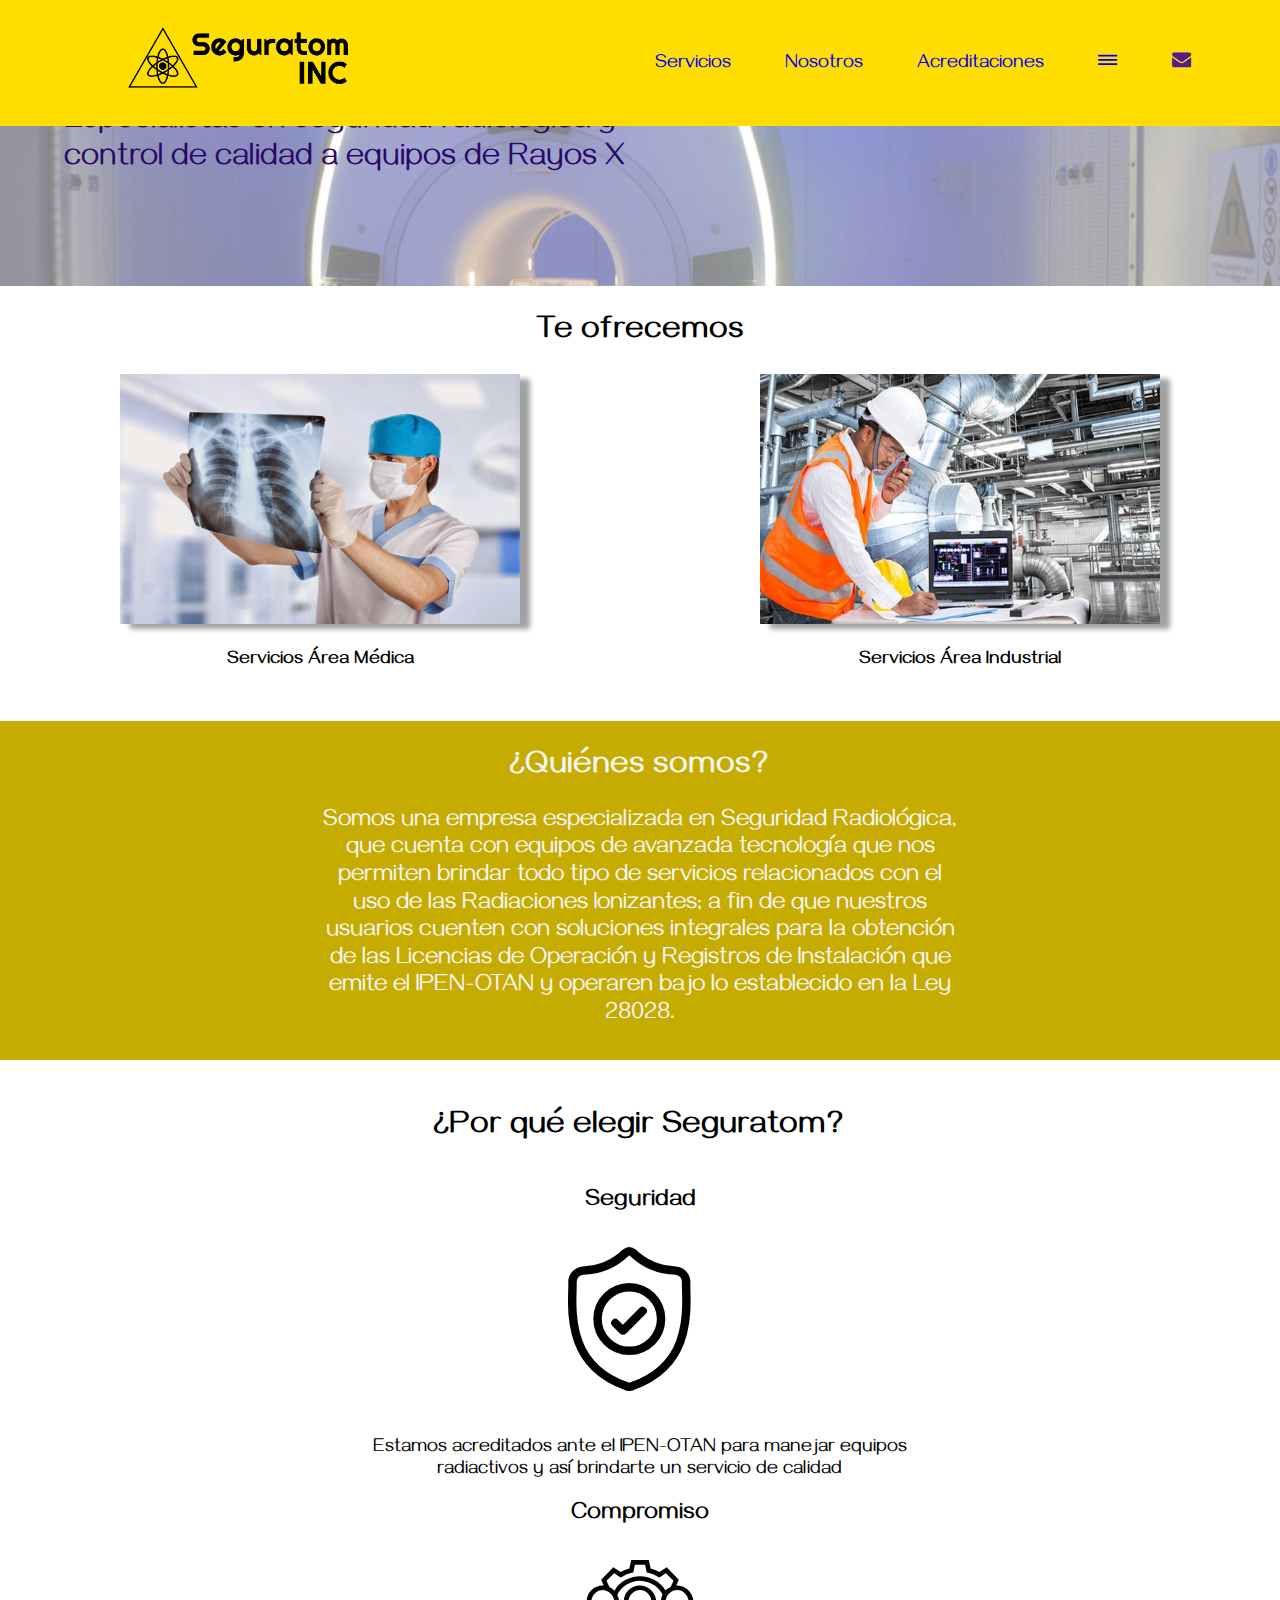
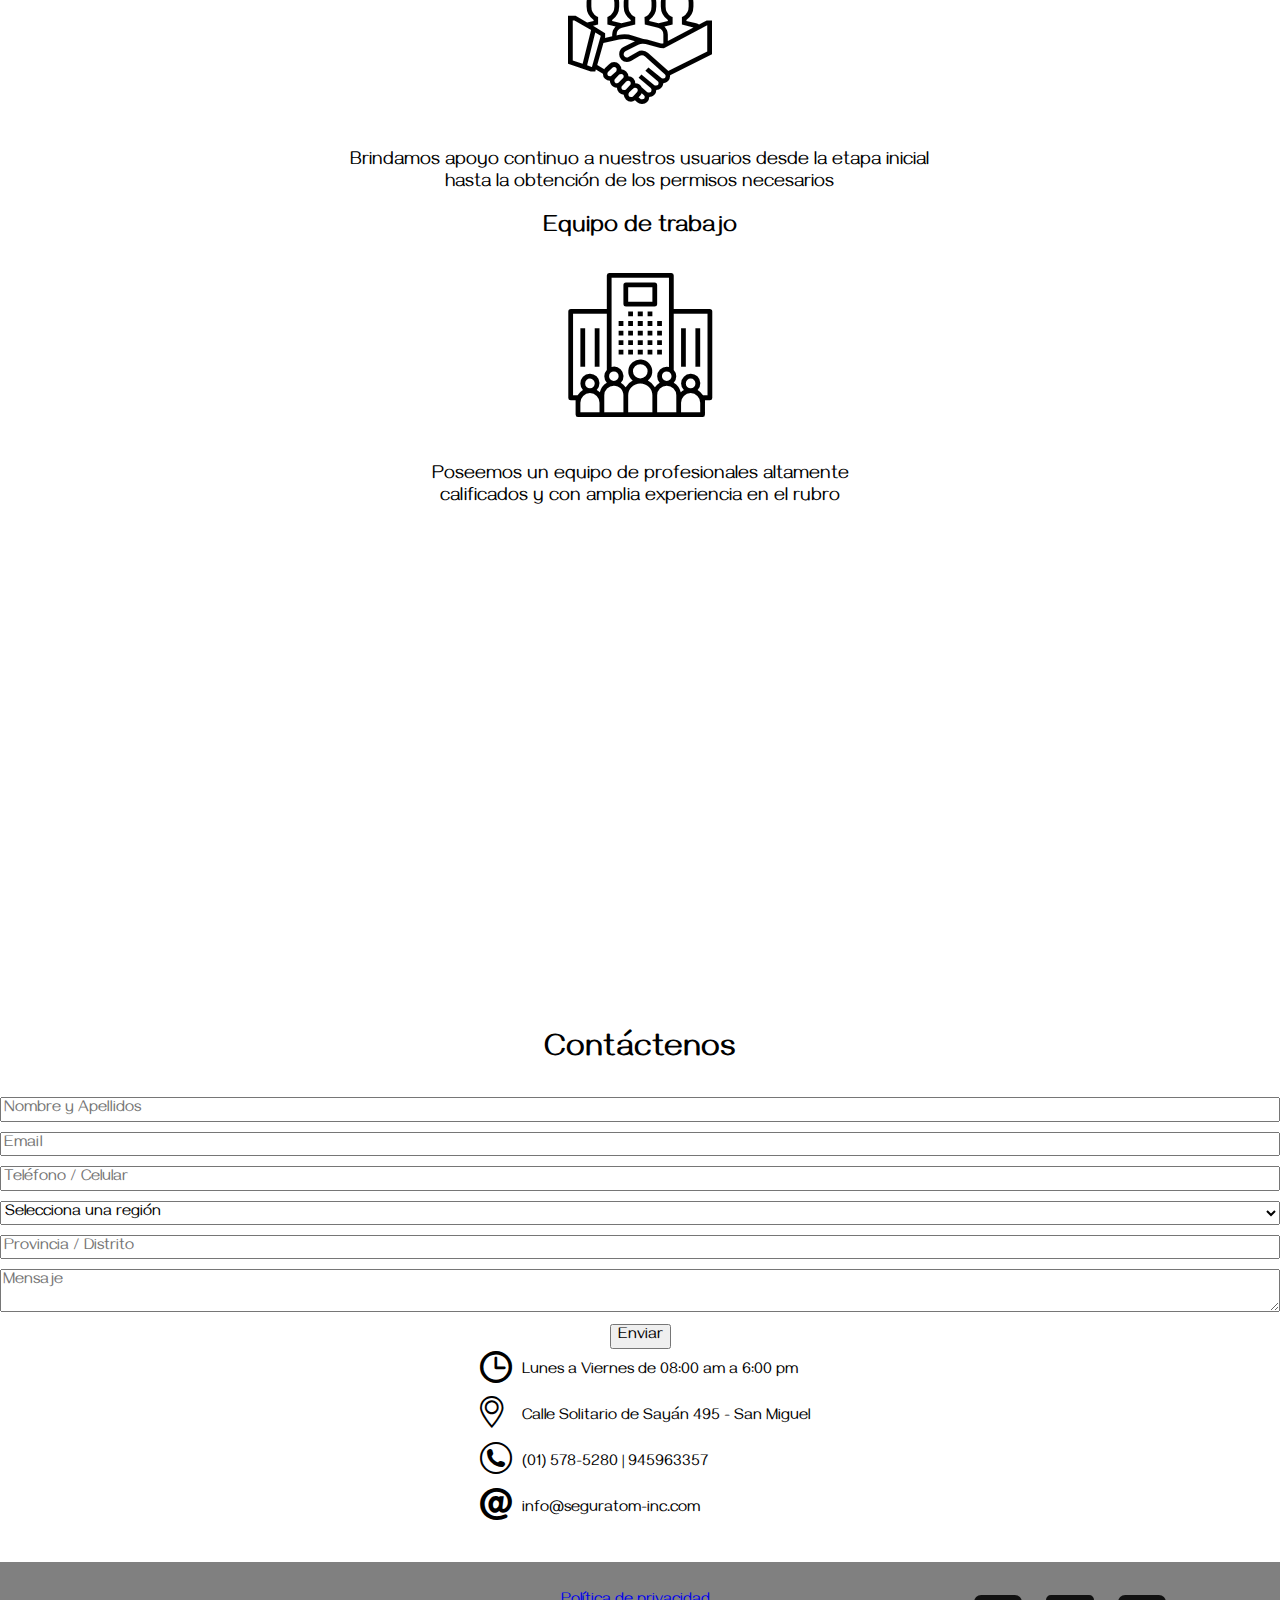
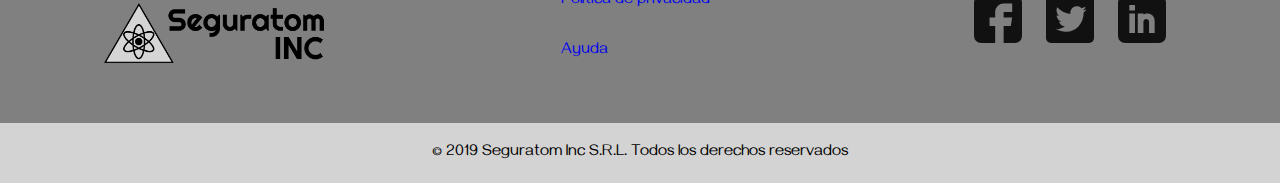
==== index.html @ b9119962 ":cat: primer commit" ====
<!DOCTYPE html>
<html lang="es">
  <head>
    <meta charset="UTF-8" />
    <meta name="viewport" content="width=device-width, initial-scale=1.0" />
    <link rel="stylesheet" href="font/flaticon.css" />
    <link rel="icon" href="img/iconoBoni.png" />
    <link rel="stylesheet" href="css/normalize.css" />
    <link
      href="https://fonts.googleapis.com/css?family=Gayathri:400,700&display=swap"
      rel="stylesheet"
    />
    <link rel="stylesheet" href="css/style.css" />
    <title>Seguratom</title>
  </head>
  <body>
    <!-- Header Nav -->
    <header>
      <div class="container">
        <a href="index.html" class="brand">
          <img src="img/ahorasi.png" />
        </a>
        <nav class="menu">
          <div class="drawer">
            <a href="servicios.html">Servicios</a>
            <a href="nosotros.html">Nosotros</a>
            <a href="acreditaciones.html">Acreditaciones</a>
          </div>
          <a href="#" class="hamb">
            <i class="flaticon-menu-button-of-three-lines" aria-hidden="true"></i>
          </a>
          <a href="" id="contacto">
            <i class="flaticon-envelope"></i>
          </a>
        </nav>
      </div>
    </header>

    <main>
      <!-- Especialistas en seguridad... -->
      <section class="subheader">
        <img src="img/img1.jpg" alt="medical xray machine" />
        <div class="slogan">
          Especialistas en seguridad radiológica y control de calidad a equipos
          de Rayos X
        </div>
      </section>

      <!-- Te ofrecemos... -->
      <section class="ofertas">
        <div class="container">
          <h1>Te ofrecemos</h1>
          <div class="fila">
            <div class="areaMedica">
              <a href="serviciosAreaMedica.html">
                <img src="img/img2.jpg" alt="" />
              </a>
              <h3>Servicios Área Médica</h3>
            </div>
            <div class="areaIndustrial">
              <a href="serviciosAreaIndustrial.html">
                <img src="img/img3.jpg" alt="" />
              </a>
              <h3>Servicios Área Industrial</h3>
            </div>
          </div>
        </div>
      </section>

      <!-- ¿Quiénes somos? -->
      <section class="quienesSomos">
        <h1>¿Quiénes somos?</h1>
        <p>
          Somos una empresa especializada en Seguridad Radiológica, que cuenta
          con equipos de avanzada tecnología que nos permiten brindar todo tipo
          de servicios relacionados con el uso de las Radiaciones Ionizantes; a
          fin de que nuestros usuarios cuenten con soluciones integrales para la
          obtención de las Licencias de Operación y Registros de Instalación que
          emite el IPEN-OTAN y operaren bajo lo establecido en la Ley 28028.
        </p>
      </section>

      <!-- ¿Por qué elegir Seguratom? -->
      <section class="razones">
        <div class="container">
          <h1>¿Por qué elegir Seguratom?</h1>
          <div class="fila">
            <div class="columna">
              <h2>Seguridad</h2>
              <i class="flaticon-shield"></i>
              <p>
                Estamos acreditados ante el IPEN-OTAN para manejar equipos
                radiactivos y así brindarte un servicio de calidad
              </p>
            </div>
            <div class="columna">
              <h2>Compromiso</h2>
              <i class="flaticon-team"></i>
              <p>
                Brindamos apoyo continuo a nuestros usuarios desde la etapa
                inicial hasta la obtención de los permisos necesarios
              </p>
            </div>
            <div class="columna">
              <h2>Equipo de trabajo</h2>
              <i class="flaticon-work"></i>
              <p>
                Poseemos un equipo de profesionales altamente calificados y con
                amplia experiencia en el rubro
              </p>
            </div>
          </div>
        </div>
      </section>

      <!-- Mapa -->

      <section class="mapa">
        <div class="mapouter">
          <div class="gmap_canvas">
            <iframe
              src="https://www.google.com/maps/embed?pb=!1m18!1m12!1m3!1d3901.509849867932!2d-77.10241208403727!3d-12.077208345758534!2m3!1f0!2f0!3f0!3m2!1i1024!2i768!4f13.1!3m3!1m2!1s0x9105c962d18bc5ad%3A0x8f7edbeb3db63a2c!2sSolitario%20Del%20Sayan%20495%2C%20Cercado%20de%20Lima%2015087!5e0!3m2!1sen!2spe!4v1567385811256!5m2!1sen!2spe"
              width="600"
              height="450"
              frameborder="0"
              style="border:0;"
              allowfullscreen=""
            ></iframe>
          </div>
        </div>
      </section>

      <!-- Contáctenos -->
      <section class="contacto">
        <div class="container">
          <h1>Contáctenos</h1>
          <div class="fila">
            <div class="columna">
              <form>
                <input
                  class="form-item"
                  type="text"
                  placeholder="Nombre y Apellidos"
                  required
                />
                <input
                  class="form-item"
                  type="text"
                  placeholder="Email"
                  required
                />
                <input
                  class="form-item"
                  type="text"
                  placeholder="Teléfono / Celular"
                  required
                />
                <select class="form-item">
                  <option value="" disabled selected
                    >Selecciona una región</option
                  >
                  <option value="amazonas">Amazonas</option>
                  <option value="ancash">Ancash</option>
                  <option value="apurimac">Apurímac</option>
                  <option value="arequipa">Arequipa</option>
                  <option value="ayacucho">Ayacucho</option>
                  <option value="cajamarca">Cajamarca</option>
                  <option value="callao">Callao</option>
                  <option value="cusco">Cusco</option>
                  <option value="huancavelica">Huancavelica</option>
                  <option value="huanuco">Huánuco</option>
                  <option value="ica">Ica</option>
                  <option value="junin">Junín</option>
                  <option value="laLibertad">La Libertad</option>
                  <option value="lambayeque">Lambayeque</option>
                  <option value="lima">Lima</option>
                  <option value="loreto">Loreto</option>
                  <option value="madreDeDios">Madre de Dios</option>
                  <option value="moquegua">Moquegua</option>
                  <option value="cerroDePasco">Cerro de Pasco</option>
                  <option value="piura">Piura</option>
                  <option value="puno">Puno</option>
                  <option value="sanMartin">San Martín</option>
                  <option value="tacna">Tacna</option>
                  <option value="tumbes">Tumbes</option>
                  <option value="ucayali">Ucayali</option>
                </select>
                <input
                  class="form-item"
                  type="text"
                  placeholder="Provincia / Distrito"
                />
                <textarea
                  class="form-item"
                  placeholder="Mensaje"
                  required
                ></textarea>
                <input type="submit" value="Enviar" />
              </form>
            </div>
            <div class="columna">
              <div class="item">
                <i class="flaticon-clock-circular-outline"></i
                ><span class="descripcion-item"
                  >Lunes a Viernes de 08:00 am a 6:00 pm</span
                >
              </div>
              <div class="item">
                <i class="flaticon-placeholder"></i
                ><span class="descripcion-item"
                  >Calle Solitario de Sayán 495 - San Miguel</span
                >
              </div>
              <div class="item">
                <i class="flaticon-auricular-phone-symbol-in-a-circle"></i
                ><span class="descripcion-item">(01) 578-5280 | 945963357</span>
              </div>
              <div class="item">
                <i class="flaticon-at"></i
                ><span class="descripcion-item">info@seguratom-inc.com</span>
              </div>
            </div>
          </div>
        </div>
      </section>
    </main>

      
    <footer>
      <!-- Footer1 -->
      <section class="footer1">
        <div class="fila">
          <div class="columna columna1">
            <img src="img/ahorasi.png" />
          </div>
          <div class="columna columna2">
            <a href="#">Política de privacidad</a>
            <a href="#">Ayuda</a>
          </div>
          <div class="columna columna3">
            <a href="#">
              <i class="flaticon-facebook"></i>
            </a>
            <a href="#">
              <i class="flaticon-twitter-logo-on-black-background"></i>
            </a>
            <a href="#">
              <i class="flaticon-linkedin"></i>
            </a>
          </div>
        </div>
      </section>

      <!-- Footer2 -->
      <section class="footer2">
        <p>© 2019 Seguratom Inc S.R.L. Todos los derechos reservados</p>
      </section>
    </footer>
  </body>
</html>
---- font/flaticon.css ----
/*
  	Flaticon icon font: Flaticon
  	Creation date: 02/09/2019 01:56
  	*/

@font-face {
  font-family: "Flaticon";
  src: url("./Flaticon.eot");
  src: url("./Flaticon.eot?#iefix") format("embedded-opentype"),
       url("./Flaticon.woff2") format("woff2"),
       url("./Flaticon.woff") format("woff"),
       url("./Flaticon.ttf") format("truetype"),
       url("./Flaticon.svg#Flaticon") format("svg");
  font-weight: normal;
  font-style: normal;
}

@media screen and (-webkit-min-device-pixel-ratio:0) {
  @font-face {
    font-family: "Flaticon";
    src: url("./Flaticon.svg#Flaticon") format("svg");
  }
}

[class^="flaticon-"]:before, [class*=" flaticon-"]:before,
[class^="flaticon-"]:after, [class*=" flaticon-"]:after {   
  font-family: Flaticon;
        font-size: 1em;
font-style: normal;
}

.flaticon-advisor:before { content: "\f100"; }
.flaticon-test:before { content: "\f101"; }
.flaticon-checked:before { content: "\f102"; }
.flaticon-mail:before { content: "\f103"; }
.flaticon-shield:before { content: "\f104"; }
.flaticon-team:before { content: "\f105"; }
.flaticon-work:before { content: "\f106"; }
.flaticon-customer:before { content: "\f107"; }
.flaticon-customer-service:before { content: "\f108"; }
.flaticon-hourglass:before { content: "\f109"; }
.flaticon-team-1:before { content: "\f10a"; }
.flaticon-envelope:before { content: "\f10b"; }
.flaticon-clock-circular-outline:before { content: "\f10c"; }
.flaticon-placeholder:before { content: "\f10d"; }
.flaticon-auricular-phone-symbol-in-a-circle:before { content: "\f10e"; }
.flaticon-at:before { content: "\f10f"; }
.flaticon-menu-button-of-three-lines:before { content: "\f110"; }
.flaticon-facebook:before { content: "\f111"; }
.flaticon-linkedin:before { content: "\f112"; }
.flaticon-twitter-logo-on-black-background:before { content: "\f113"; }
---- css/style.css ----
* {
  box-sizing: border-box;
}

body {
  font-family: "Gayathri", sans-serif;
}

section {
  margin: 0;
  padding-top: 30px;
  padding-bottom: 30px;
}

/*Header Nav*/

header {
  background-color: #ffde00;
  padding-top: 1rem;
  padding-bottom: 1rem;
  position: fixed;
  top: 0%;
  left: 0%;
  width: 100%;
  z-index: 2;
}

header .container {
  display: flex;
  flex-wrap: wrap;
  align-items: center;
}

header .brand {
  margin-left: 10%;
  display: flex;
  flex-wrap: wrap;
  align-items: center;
}

header .brand img {
  width: 250px;
  height: auto;
}

header .drawer {
  display: inline-block;
}

header .menu {
  margin-left: auto;
  margin-right: 5%;
}

header .menu a {
  text-decoration: none;
  margin: 0 25px;
  font-size: 1.2rem;
}

/*Especialistas en seguridad...*/

.subheader {
  position: relative;
  padding-bottom: 20%;
  height: 0;
  overflow: hidden;
}

.subheader img {
  width: 100%;
  opacity: 0.5;
  margin: 0;
}

.subheader .slogan {
  position: absolute;
  left: 10%;
  top: 50%;
  transform: translate(-10%, -50%);
  font-size: 2rem;
  display: flex;
  flex-wrap: wrap;
  width: 50%;
  color: #29086A;
}

/*Te ofrecemos*/

.ofertas h1 {
  text-align: center;
  margin-top: 0px;
}

.ofertas h3 {
  text-align: center;
}

.ofertas .fila {
  display: flex;
  flex-wrap: wrap;
  justify-content: space-around;
}

.ofertas img {
  width: 400px;
  height: 250px;
  box-shadow: 10px 5px 5px 0px rgba(0, 0, 0, 0.37);
  transition: all 0.2s ease-in-out;
}

.ofertas img:hover {
  transform: scale(1.1);
}

/*Quienes somos*/

.quienesSomos {
  text-align: center;
  background-color: #c6ac00;
  color: whitesmoke;
}

.quienesSomos h1 {
  margin-top: 0px;
}

.quienesSomos p {
  display: flex;
  flex-wrap: wrap;
  margin: 0 auto;
  width: 50%;
  font-size: 1.5rem;
}

/*¿Por qué elegir Seguratom?*/

.razones {
  text-align: center;
}

.razones .fila {
  display: flex;
  flex-wrap: wrap;
  justify-content: space-around;
}

.razones i {
  font-size: 9rem;
}

.razones .columna p {
  width: 60%;
  margin: auto;
  font-size: 1.2rem;
}

/*Mapa*/

.gmap_canvas {
  position: relative;
  padding-bottom: 30%;
  height: 0;
  overflow: hidden;
}

.gmap_canvas iframe {
  position: absolute;
  top: 0;
  left: 0;
  width: 100%;
  height: 100%;
}

/* Contáctenos */

.contacto {
  text-align: center;
}

.contacto .fila {
  display: flex;
  flex-wrap: wrap;
  justify-content: space-around;
}

.contacto .form-item {
  width: 100%;
  margin: 5px 0;
}

.contacto .columna .item {
  display: flex;
  flex-wrap: wrap;
  justify-content: left;
  align-items: center;
  width: 100%;
}

.contacto i {
  font-size: 2rem;
  margin: 0 10px;
}

/* Footer1 */

.footer1 {
  background-color: gray;
}

.footer1 .fila {
  display: flex;
  flex-wrap: wrap;
  justify-content: space-around;
}

.footer1 img {
  width: 250px;
  height: auto;
  filter: grayscale(1);
}

.footer1 .columna a {
  text-decoration: none;
}

.footer1 .columna2{
  display: flex;
  flex-wrap: wrap;
}

.footer1 .columna2 a{
  width: 100%;
}

.footer1 .columna3 a{
  filter: grayscale(1);
}

.footer1 .columna3 i {
  font-size: 3rem;
  margin: 0 10px;
}

/* Footer2 */

.footer2 {
  text-align: center;
  background-color: lightgray;
  padding: 5px 0;
}
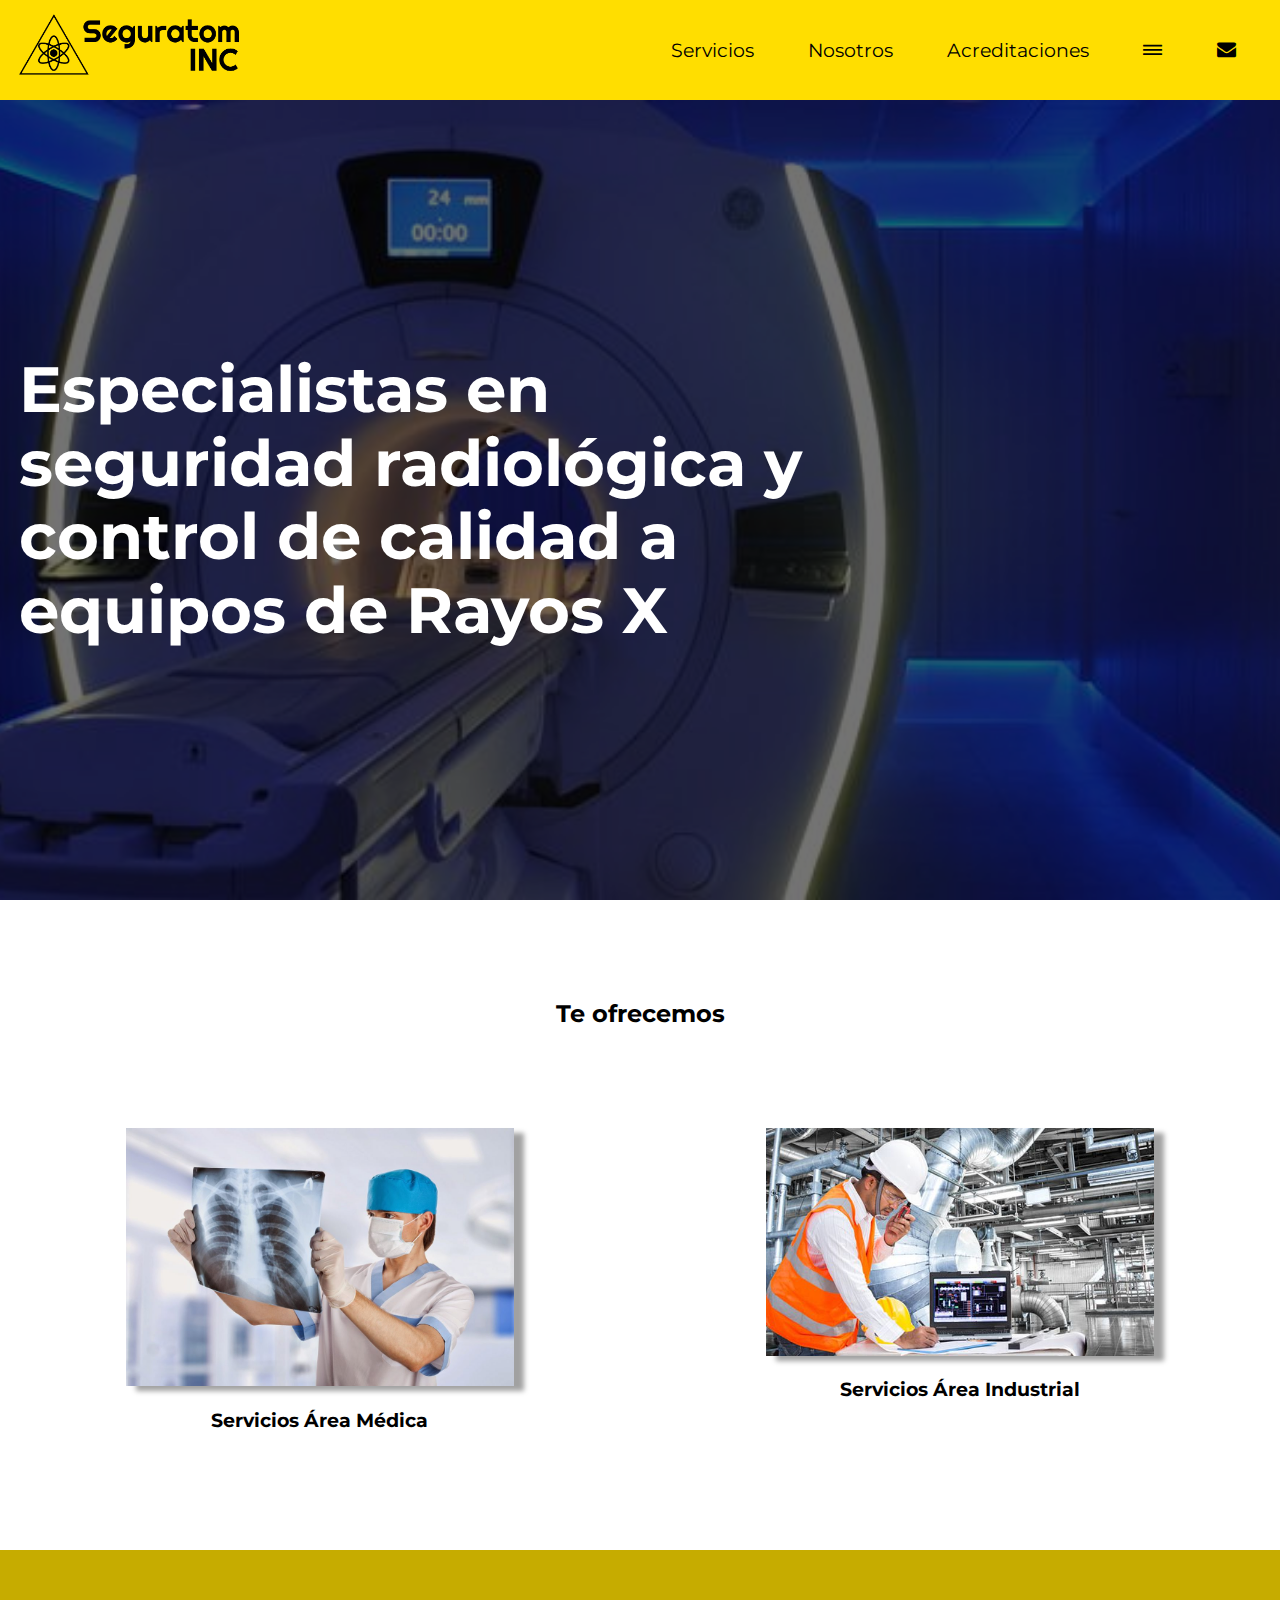
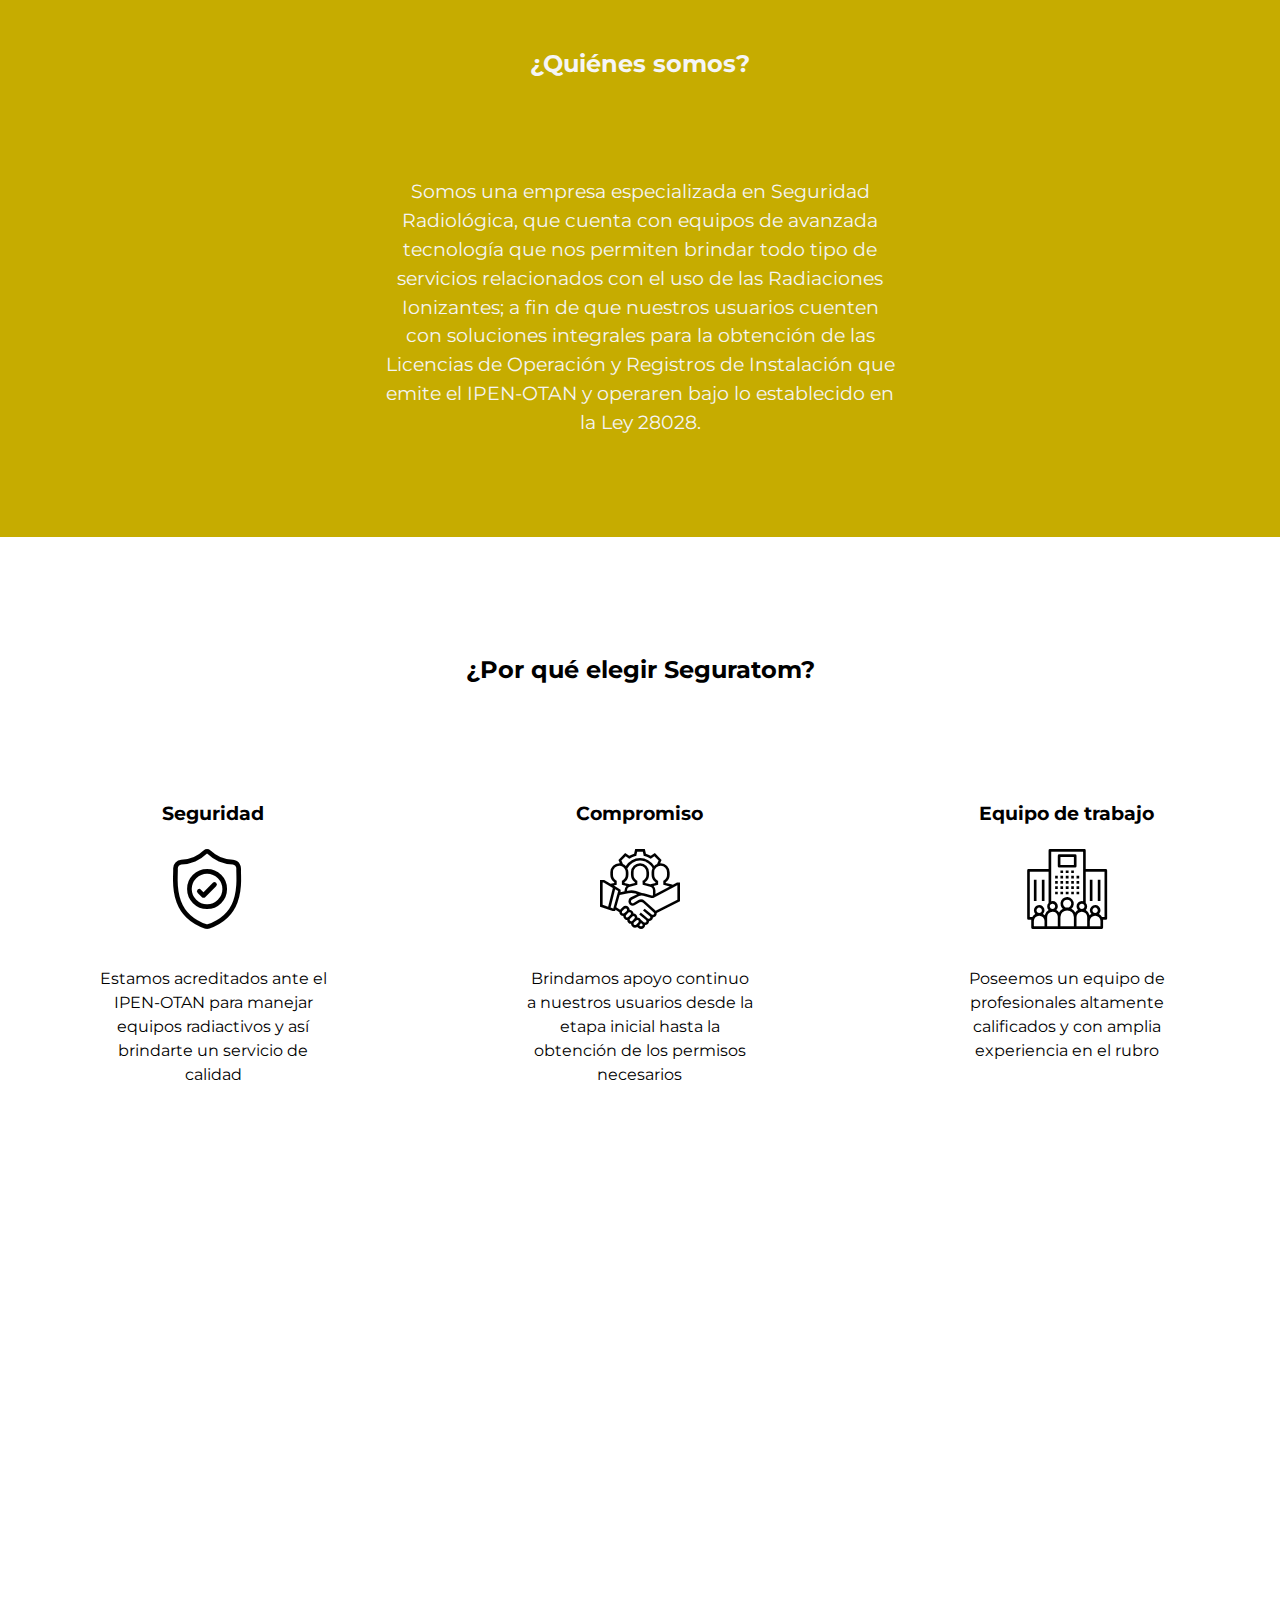
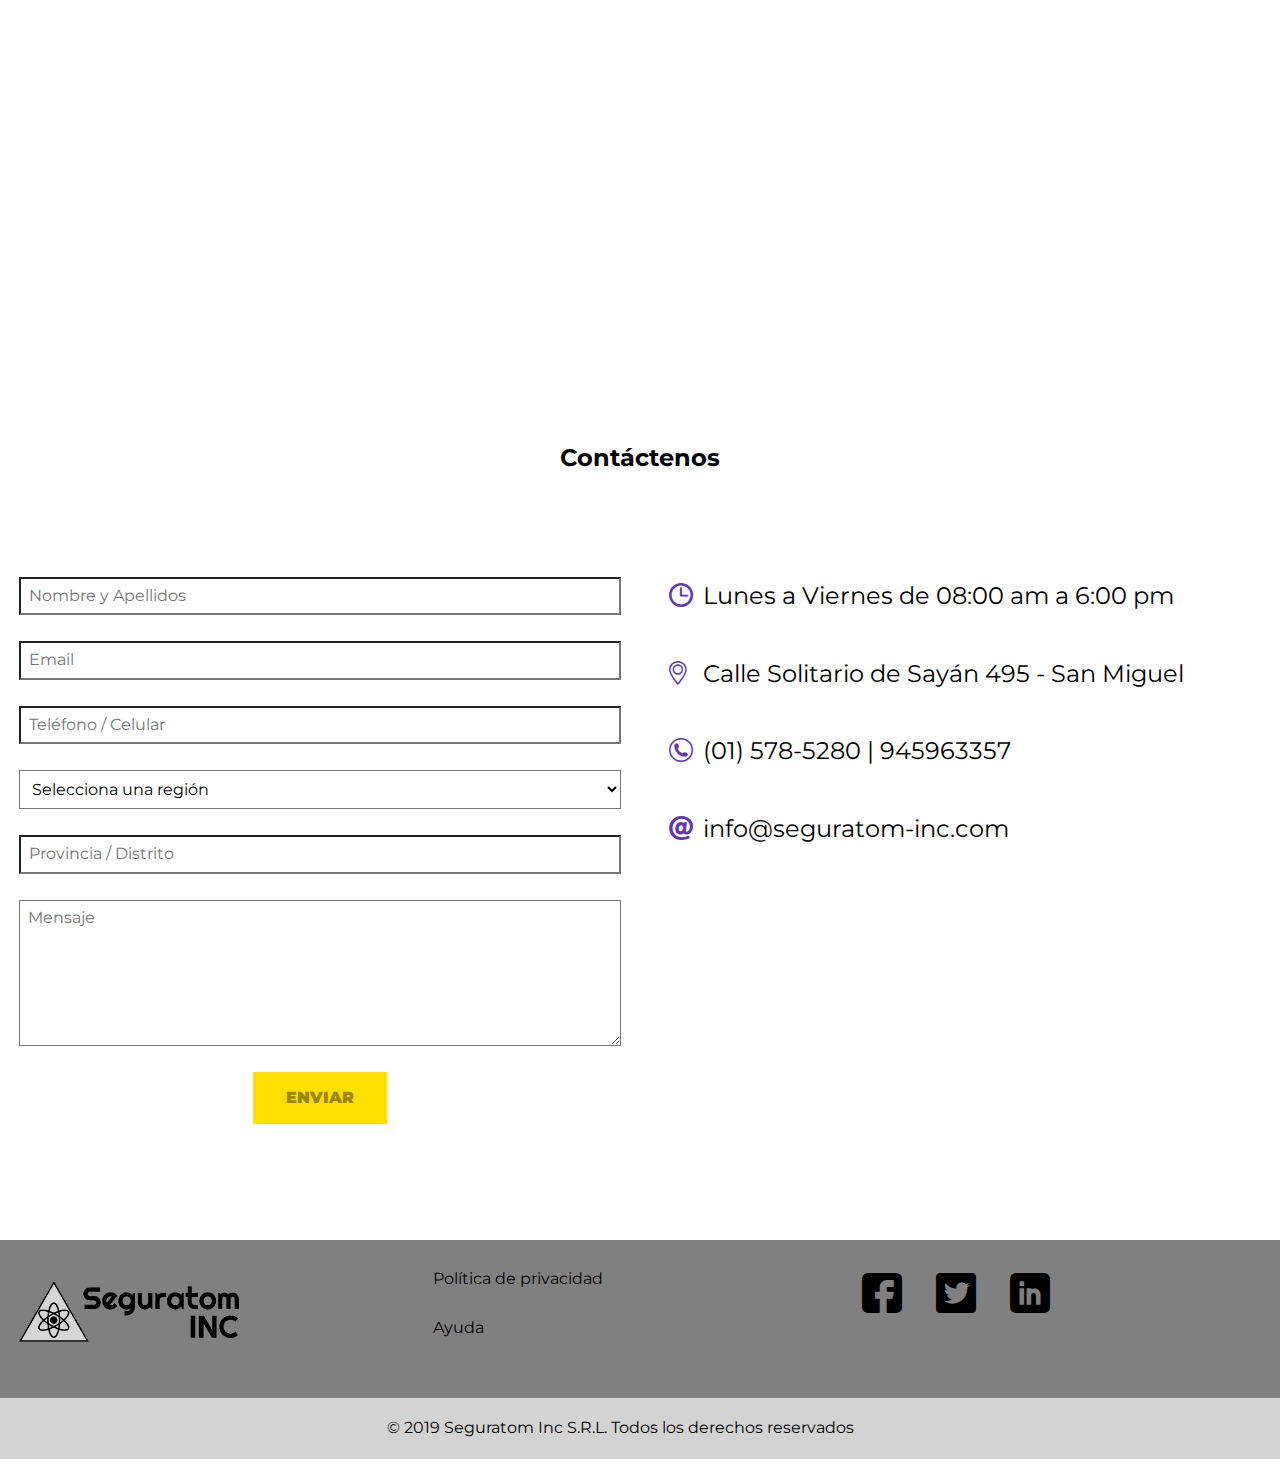
==== commit c54ae708: "alineacion de posiciones home" ====
--- a/index.html
+++ b/index.html
@@ -7,9 +7,10 @@
     <link rel="icon" href="img/iconoBoni.png" />
     <link rel="stylesheet" href="css/normalize.css" />
     <link
-      href="https://fonts.googleapis.com/css?family=Gayathri:400,700&display=swap"
+      href="https://fonts.googleapis.com/css?family=Montserrat:400,700,900&display=swap"
       rel="stylesheet"
     />
+
     <link rel="stylesheet" href="css/style.css" />
     <title>Seguratom</title>
   </head>
@@ -17,22 +18,31 @@
     <!-- Header Nav -->
     <header>
       <div class="container">
-        <a href="index.html" class="brand">
-          <img src="img/ahorasi.png" />
-        </a>
-        <nav class="menu">
-          <div class="drawer">
-            <a href="servicios.html">Servicios</a>
-            <a href="nosotros.html">Nosotros</a>
-            <a href="acreditaciones.html">Acreditaciones</a>
-          </div>
-          <a href="#" class="hamb">
-            <i class="flaticon-menu-button-of-three-lines" aria-hidden="true"></i>
-          </a>
-          <a href="" id="contacto">
-            <i class="flaticon-envelope"></i>
-          </a>
-        </nav>
+        <div class="fila fila-header">
+          <div class="columna">
+            <a href="index.html" class="brand">
+              <img src="img/ahorasi.png" />
+            </a>
+          </div>
+          <div class="columna">
+            <nav class="menu">
+              <div class="drawer">
+                <a href="servicios.html">Servicios</a>
+                <a href="nosotros.html">Nosotros</a>
+                <a href="acreditaciones.html">Acreditaciones</a>
+              </div>
+              <a href="#" class="hamb">
+                <i
+                  class="flaticon-menu-button-of-three-lines"
+                  aria-hidden="true"
+                ></i>
+              </a>
+              <a href="" id="contacto">
+                <i class="flaticon-envelope"></i>
+              </a>
+            </nav>
+          </div>
+        </div>
       </div>
     </header>
 
@@ -40,24 +50,30 @@
       <!-- Especialistas en seguridad... -->
       <section class="subheader">
         <img src="img/img1.jpg" alt="medical xray machine" />
-        <div class="slogan">
-          Especialistas en seguridad radiológica y control de calidad a equipos
-          de Rayos X
+        <div class="container slogan">
+          <div class="fila">
+            <div class="columna columna-66">
+              <h1>
+                Especialistas en seguridad radiológica y control de calidad a
+                equipos de Rayos X
+              </h1>
+            </div>
+          </div>
         </div>
       </section>
 
       <!-- Te ofrecemos... -->
-      <section class="ofertas">
+      <section class="servicios">
         <div class="container">
-          <h1>Te ofrecemos</h1>
-          <div class="fila">
-            <div class="areaMedica">
+          <h2>Te ofrecemos</h2>
+          <div class="fila fila-servicios">
+            <div class="columna columna-33">
               <a href="serviciosAreaMedica.html">
                 <img src="img/img2.jpg" alt="" />
               </a>
               <h3>Servicios Área Médica</h3>
             </div>
-            <div class="areaIndustrial">
+            <div class="columna columna-33">
               <a href="serviciosAreaIndustrial.html">
                 <img src="img/img3.jpg" alt="" />
               </a>
@@ -68,41 +84,48 @@
       </section>
 
       <!-- ¿Quiénes somos? -->
-      <section class="quienesSomos">
-        <h1>¿Quiénes somos?</h1>
-        <p>
-          Somos una empresa especializada en Seguridad Radiológica, que cuenta
-          con equipos de avanzada tecnología que nos permiten brindar todo tipo
-          de servicios relacionados con el uso de las Radiaciones Ionizantes; a
-          fin de que nuestros usuarios cuenten con soluciones integrales para la
-          obtención de las Licencias de Operación y Registros de Instalación que
-          emite el IPEN-OTAN y operaren bajo lo establecido en la Ley 28028.
-        </p>
+      <section class="quienessomos">
+        <div class="container">
+          <h2>¿Quiénes somos?</h2>
+          <div class="fila fila-quienes">
+            <div class="columna columna-50">
+              <p>
+                Somos una empresa especializada en Seguridad Radiológica, que
+                cuenta con equipos de avanzada tecnología que nos permiten
+                brindar todo tipo de servicios relacionados con el uso de las
+                Radiaciones Ionizantes; a fin de que nuestros usuarios cuenten
+                con soluciones integrales para la obtención de las Licencias de
+                Operación y Registros de Instalación que emite el IPEN-OTAN y
+                operaren bajo lo establecido en la Ley 28028.
+              </p>
+            </div>
+          </div>
+        </div>
       </section>
 
       <!-- ¿Por qué elegir Seguratom? -->
       <section class="razones">
         <div class="container">
-          <h1>¿Por qué elegir Seguratom?</h1>
+          <h2>¿Por qué elegir Seguratom?</h2>
           <div class="fila">
-            <div class="columna">
-              <h2>Seguridad</h2>
+            <div class="columna columna-33">
+              <h3>Seguridad</h3>
               <i class="flaticon-shield"></i>
               <p>
                 Estamos acreditados ante el IPEN-OTAN para manejar equipos
                 radiactivos y así brindarte un servicio de calidad
               </p>
             </div>
-            <div class="columna">
-              <h2>Compromiso</h2>
+            <div class="columna columna-33">
+              <h3>Compromiso</h3>
               <i class="flaticon-team"></i>
               <p>
                 Brindamos apoyo continuo a nuestros usuarios desde la etapa
                 inicial hasta la obtención de los permisos necesarios
               </p>
             </div>
-            <div class="columna">
-              <h2>Equipo de trabajo</h2>
+            <div class="columna columna-33">
+              <h3>Equipo de trabajo</h3>
               <i class="flaticon-work"></i>
               <p>
                 Poseemos un equipo de profesionales altamente calificados y con
@@ -130,81 +153,111 @@
         </div>
       </section>
 
-      <!-- Contáctenos -->
+      <!-- CONTÁCTENOS -->
+      <!-- Contáctenos Formulario -->
       <section class="contacto">
         <div class="container">
-          <h1>Contáctenos</h1>
+          <h2>Contáctenos</h2>
           <div class="fila">
-            <div class="columna">
+            <div class="columna columna-50">
               <form>
-                <input
-                  class="form-item"
-                  type="text"
-                  placeholder="Nombre y Apellidos"
-                  required
-                />
-                <input
-                  class="form-item"
-                  type="text"
-                  placeholder="Email"
-                  required
-                />
-                <input
-                  class="form-item"
-                  type="text"
-                  placeholder="Teléfono / Celular"
-                  required
-                />
-                <select class="form-item">
-                  <option value="" disabled selected
-                    >Selecciona una región</option
-                  >
-                  <option value="amazonas">Amazonas</option>
-                  <option value="ancash">Ancash</option>
-                  <option value="apurimac">Apurímac</option>
-                  <option value="arequipa">Arequipa</option>
-                  <option value="ayacucho">Ayacucho</option>
-                  <option value="cajamarca">Cajamarca</option>
-                  <option value="callao">Callao</option>
-                  <option value="cusco">Cusco</option>
-                  <option value="huancavelica">Huancavelica</option>
-                  <option value="huanuco">Huánuco</option>
-                  <option value="ica">Ica</option>
-                  <option value="junin">Junín</option>
-                  <option value="laLibertad">La Libertad</option>
-                  <option value="lambayeque">Lambayeque</option>
-                  <option value="lima">Lima</option>
-                  <option value="loreto">Loreto</option>
-                  <option value="madreDeDios">Madre de Dios</option>
-                  <option value="moquegua">Moquegua</option>
-                  <option value="cerroDePasco">Cerro de Pasco</option>
-                  <option value="piura">Piura</option>
-                  <option value="puno">Puno</option>
-                  <option value="sanMartin">San Martín</option>
-                  <option value="tacna">Tacna</option>
-                  <option value="tumbes">Tumbes</option>
-                  <option value="ucayali">Ucayali</option>
-                </select>
-                <input
-                  class="form-item"
-                  type="text"
-                  placeholder="Provincia / Distrito"
-                />
-                <textarea
-                  class="form-item"
-                  placeholder="Mensaje"
-                  required
-                ></textarea>
-                <input type="submit" value="Enviar" />
+                <div class="form-group">
+                  <input
+                    type="text"
+                    name="nombre"
+                    placeholder="Nombre y Apellidos"
+                    class="form-item"
+                    required
+                  />
+                </div>
+
+                <div class="form-group">
+                  <input
+                    type="text"
+                    name="email"
+                    placeholder="Email"
+                    class="form-item"
+                    required
+                  />
+                </div>
+
+                <div class="form-group">
+                  <input
+                    type="text"
+                    name="telefono"
+                    placeholder="Teléfono / Celular"
+                    class="form-item"
+                    required
+                  />
+                </div>
+
+                <div class="form-group">
+                  <select class="form-item">
+                    <option value="" disabled selected
+                      >Selecciona una región</option
+                    >
+                    <option value="amazonas">Amazonas</option>
+                    <option value="ancash">Ancash</option>
+                    <option value="apurimac">Apurímac</option>
+                    <option value="arequipa">Arequipa</option>
+                    <option value="ayacucho">Ayacucho</option>
+                    <option value="cajamarca">Cajamarca</option>
+                    <option value="callao">Callao</option>
+                    <option value="cusco">Cusco</option>
+                    <option value="huancavelica">Huancavelica</option>
+                    <option value="huanuco">Huánuco</option>
+                    <option value="ica">Ica</option>
+                    <option value="junin">Junín</option>
+                    <option value="laLibertad">La Libertad</option>
+                    <option value="lambayeque">Lambayeque</option>
+                    <option value="lima">Lima</option>
+                    <option value="loreto">Loreto</option>
+                    <option value="madreDeDios">Madre de Dios</option>
+                    <option value="moquegua">Moquegua</option>
+                    <option value="cerroDePasco">Cerro de Pasco</option>
+                    <option value="piura">Piura</option>
+                    <option value="puno">Puno</option>
+                    <option value="sanMartin">San Martín</option>
+                    <option value="tacna">Tacna</option>
+                    <option value="tumbes">Tumbes</option>
+                    <option value="ucayali">Ucayali</option>
+                  </select>
+                </div>
+
+                <div class="form-group">
+                  <input
+                    type="text"
+                    name="provincia"
+                    placeholder="Provincia / Distrito"
+                    class="form-item"
+                  />
+                </div>
+
+                <div class="form-group">
+                  <textarea
+                    placeholder="Mensaje"
+                    class="form-item"
+                    rows="7"
+                    required
+                  ></textarea>
+                </div>
+
+                <div class="form-group final">
+                  <input type="submit" value="ENVIAR" name="">
+                </div>
               </form>
             </div>
-            <div class="columna">
+
+            <!-- Contáctenos Datos -->
+
+            <div class="columna columna-50 columna-items">
               <div class="item">
                 <i class="flaticon-clock-circular-outline"></i
                 ><span class="descripcion-item"
                   >Lunes a Viernes de 08:00 am a 6:00 pm</span
                 >
               </div>
+
               <div class="item">
                 <i class="flaticon-placeholder"></i
                 ><span class="descripcion-item"
@@ -225,19 +278,18 @@
       </section>
     </main>
 
-      
     <footer>
       <!-- Footer1 -->
-      <section class="footer1">
-        <div class="fila">
-          <div class="columna columna1">
+      <section class="container footer1">
+        <div class="fila fila-footer1">
+          <div class="columna columna-33 columna-logo">
             <img src="img/ahorasi.png" />
           </div>
-          <div class="columna columna2">
+          <div class="columna columna-33 columna-links">
             <a href="#">Política de privacidad</a>
             <a href="#">Ayuda</a>
           </div>
-          <div class="columna columna3">
+          <div class="columna columna-33 columna-redes">
             <a href="#">
               <i class="flaticon-facebook"></i>
             </a>
@@ -252,8 +304,12 @@
       </section>
 
       <!-- Footer2 -->
-      <section class="footer2">
-        <p>© 2019 Seguratom Inc S.R.L. Todos los derechos reservados</p>
+      <section class="container footer2">
+        <div class="fila fila-footer2">
+          <div class="columna">
+            <p>© 2019 Seguratom Inc S.R.L. Todos los derechos reservados</p>
+          </div>
+        </div>
       </section>
     </footer>
   </body>
--- a/css/style.css
+++ b/css/style.css
@@ -3,21 +3,44 @@
 }
 
 body {
-  font-family: "Gayathri", sans-serif;
+  font-family: 'Montserrat', sans-serif;
 }
 
 section {
   margin: 0;
-  padding-top: 30px;
-  padding-bottom: 30px;
+  padding-top: 100px;
+  padding-bottom: 100px;
+}
+
+.container {
+  width: 100%;
+  margin: 0 auto;
+  padding-right: 1.2rem;
+  padding-left: 1.2rem;
+}     
+
+.fila {
+  display: flex;
+  flex-wrap: wrap;
+  margin-left: -1.2rem;
+  margin-right: -1.2rem;
+}
+
+.columna {
+  padding-right: 1.2rem;
+  padding-left: 1.2rem;
+}
+
+h2 {
+  margin-bottom: 100px;
 }
 
 /*Header Nav*/
 
 header {
   background-color: #ffde00;
-  padding-top: 1rem;
-  padding-bottom: 1rem;
+  padding-top: .2rem;
+  padding-bottom: .2rem;
   position: fixed;
   top: 0%;
   left: 0%;
@@ -25,14 +48,12 @@
   z-index: 2;
 }
 
-header .container {
-  display: flex;
-  flex-wrap: wrap;
+header .fila-header{
+  justify-content: space-between;
   align-items: center;
-}
+}     
 
 header .brand {
-  margin-left: 10%;
   display: flex;
   flex-wrap: wrap;
   align-items: center;
@@ -45,92 +66,110 @@
 
 header .drawer {
   display: inline-block;
-}
-
-header .menu {
-  margin-left: auto;
-  margin-right: 5%;
 }
 
 header .menu a {
   text-decoration: none;
   margin: 0 25px;
   font-size: 1.2rem;
+  color: black;
 }
 
 /*Especialistas en seguridad...*/
 
 .subheader {
   position: relative;
-  padding-bottom: 20%;
-  height: 0;
+  margin-top: 100px;
   overflow: hidden;
+  height: calc(100vh - 100px);
+  padding: 0;
+  background: black;
+}
+
+.subheader .columna-66{
+  width: 66%;
 }
 
 .subheader img {
   width: 100%;
-  opacity: 0.5;
+  opacity: 0.45;
   margin: 0;
-}
-
-.subheader .slogan {
+  height: 100%;
+  object-fit: cover;
+  object-position: center;
+}
+
+.subheader .container.slogan {
   position: absolute;
-  left: 10%;
+  left: 0;
+  right: 0;
   top: 50%;
-  transform: translate(-10%, -50%);
+  transform: translateY(-50%);
   font-size: 2rem;
   display: flex;
   flex-wrap: wrap;
-  width: 50%;
-  color: #29086A;
+}
+
+.subheader h1{
+  margin-top: 0;
+  margin-bottom: 0;
+  color:#FFF;
 }
 
 /*Te ofrecemos*/
 
-.ofertas h1 {
+.servicios h2 {
   text-align: center;
   margin-top: 0px;
 }
 
-.ofertas h3 {
-  text-align: center;
-}
-
-.ofertas .fila {
-  display: flex;
-  flex-wrap: wrap;
+.servicios h3 {
+  text-align: center;
+}
+
+.servicios .fila-servicios {
   justify-content: space-around;
 }
 
-.ofertas img {
-  width: 400px;
-  height: 250px;
+.servicios .columna-33 {
+  width: 33.33%;
+}
+
+.servicios img {
+  width: 100%;
+  height: auto;
   box-shadow: 10px 5px 5px 0px rgba(0, 0, 0, 0.37);
   transition: all 0.2s ease-in-out;
 }
 
-.ofertas img:hover {
+.servicios img:hover {
   transform: scale(1.1);
 }
 
 /*Quienes somos*/
 
-.quienesSomos {
+.quienessomos {
   text-align: center;
   background-color: #c6ac00;
   color: whitesmoke;
 }
 
-.quienesSomos h1 {
+.quienessomos h2 {
   margin-top: 0px;
 }
 
-.quienesSomos p {
-  display: flex;
-  flex-wrap: wrap;
+.quienessomos .fila-quienes{
+  justify-content: center;
+}
+.quienessomos .columna-50{
+  width: 50%;
+}
+
+.quienessomos .columna-50 p {
+  max-width: 85%;
   margin: 0 auto;
-  width: 50%;
-  font-size: 1.5rem;
+  line-height: 1.5;
+  font-size: 1.2rem;
 }
 
 /*¿Por qué elegir Seguratom?*/
@@ -139,27 +178,26 @@
   text-align: center;
 }
 
-.razones .fila {
-  display: flex;
-  flex-wrap: wrap;
-  justify-content: space-around;
-}
-
 .razones i {
-  font-size: 9rem;
-}
-
-.razones .columna p {
-  width: 60%;
-  margin: auto;
-  font-size: 1.2rem;
+  font-size: 80px;
+}
+
+.razones .columna-33 {
+  width: 33.33%;
+}
+
+.razones .columna-33 p{
+  max-width: 230px;
+  margin: 0 auto;
+  margin-top: 30px;
+  line-height: 1.5;
 }
 
 /*Mapa*/
 
 .gmap_canvas {
   position: relative;
-  padding-bottom: 30%;
+  padding-bottom: 42%;
   height: 0;
   overflow: hidden;
 }
@@ -172,80 +210,125 @@
   height: 100%;
 }
 
-/* Contáctenos */
+/* CONTÁCTENOS */
 
 .contacto {
   text-align: center;
 }
 
-.contacto .fila {
-  display: flex;
-  flex-wrap: wrap;
-  justify-content: space-around;
-}
-
-.contacto .form-item {
-  width: 100%;
+.contacto .columna-50{
+  width: 50%;
+}
+
+/* Contáctenos Formulario*/
+
+.contacto form .form-group{
+  display: block;
+  margin-bottom: 1rem;
+}
+
+.contacto form .form-group .form-item{
+  padding:0.5rem;
+  background-color: #fff;
   margin: 5px 0;
-}
-
-.contacto .columna .item {
+  width: 100%;
+  
+}
+
+.contacto form .form-group.final{
+  text-align: center;
+}
+
+.contacto form .form-group.final input{
+  background-color: #ffde00;
+  color:#9B8700;
+  text-align: center;
+  padding:1rem 2rem;
+  border:1px solid transparent;
+  text-decoration: none;
+  font-weight: 900;
+}
+
+.contacto form .form-group.final input:hover{
+  background-color: #ffeb64;
+  cursor: pointer;
+}
+
+.contacto form .form-group.final a span{
+  display: inline-block;
+}
+
+/* Contáctenos Datos*/
+
+.columna-items {
+  padding-top: 10px;
+}
+
+.contacto .columna-50 .item {
   display: flex;
   flex-wrap: wrap;
   justify-content: left;
   align-items: center;
   width: 100%;
+  padding-bottom: 50px;
+  font-size: 1.5rem;
 }
 
 .contacto i {
-  font-size: 2rem;
   margin: 0 10px;
+  color: #6136B3
 }
 
 /* Footer1 */
 
 .footer1 {
   background-color: gray;
-}
-
-.footer1 .fila {
-  display: flex;
-  flex-wrap: wrap;
+  padding: 30px 1.2rem;
+}
+
+.footer1 .fila-footer1 {
+  width: 100%;
   justify-content: space-around;
 }
 
-.footer1 img {
+.footer1 .columna-33{
+  width: 33.33%
+}
+
+.footer1 .columna-logo img {
   width: 250px;
   height: auto;
   filter: grayscale(1);
 }
 
-.footer1 .columna a {
+
+.footer1 .columna-links a {
   text-decoration: none;
-}
-
-.footer1 .columna2{
-  display: flex;
-  flex-wrap: wrap;
-}
-
-.footer1 .columna2 a{
-  width: 100%;
-}
-
-.footer1 .columna3 a{
-  filter: grayscale(1);
-}
-
-.footer1 .columna3 i {
-  font-size: 3rem;
-  margin: 0 10px;
+  display: flex;
+  flex-wrap: wrap;
+  margin-bottom: 30px;
+  color: black;
+}
+
+.footer1 .columna-redes a {
+  text-decoration: none;
+  color: black;
+}
+
+.footer1 .columna-redes i {
+  font-size: 2.5rem;
+  margin: 0 15px;
 }
 
 /* Footer2 */
 
 .footer2 {
-  text-align: center;
   background-color: lightgray;
   padding: 5px 0;
+}
+
+.footer2 .fila-footer2{
+  width: 100%;
+  text-align: center;
+  justify-content: center;
 }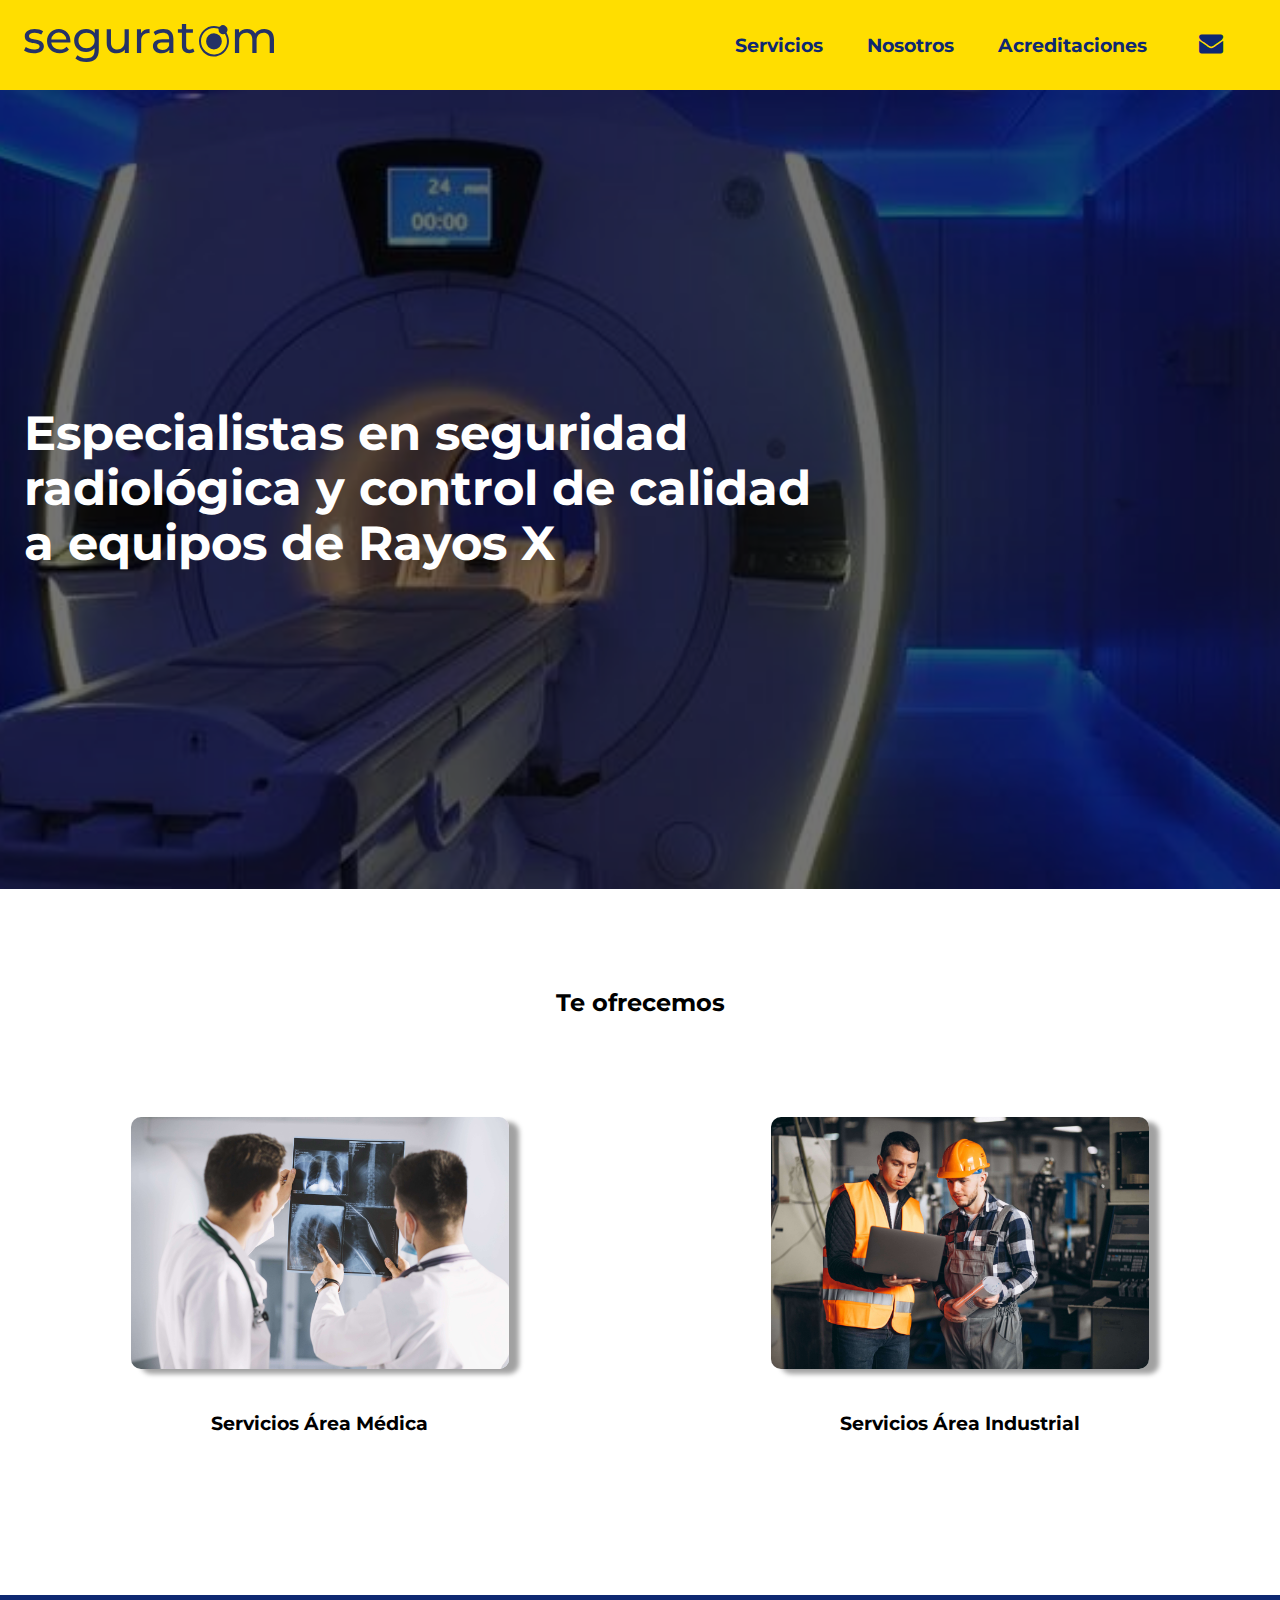
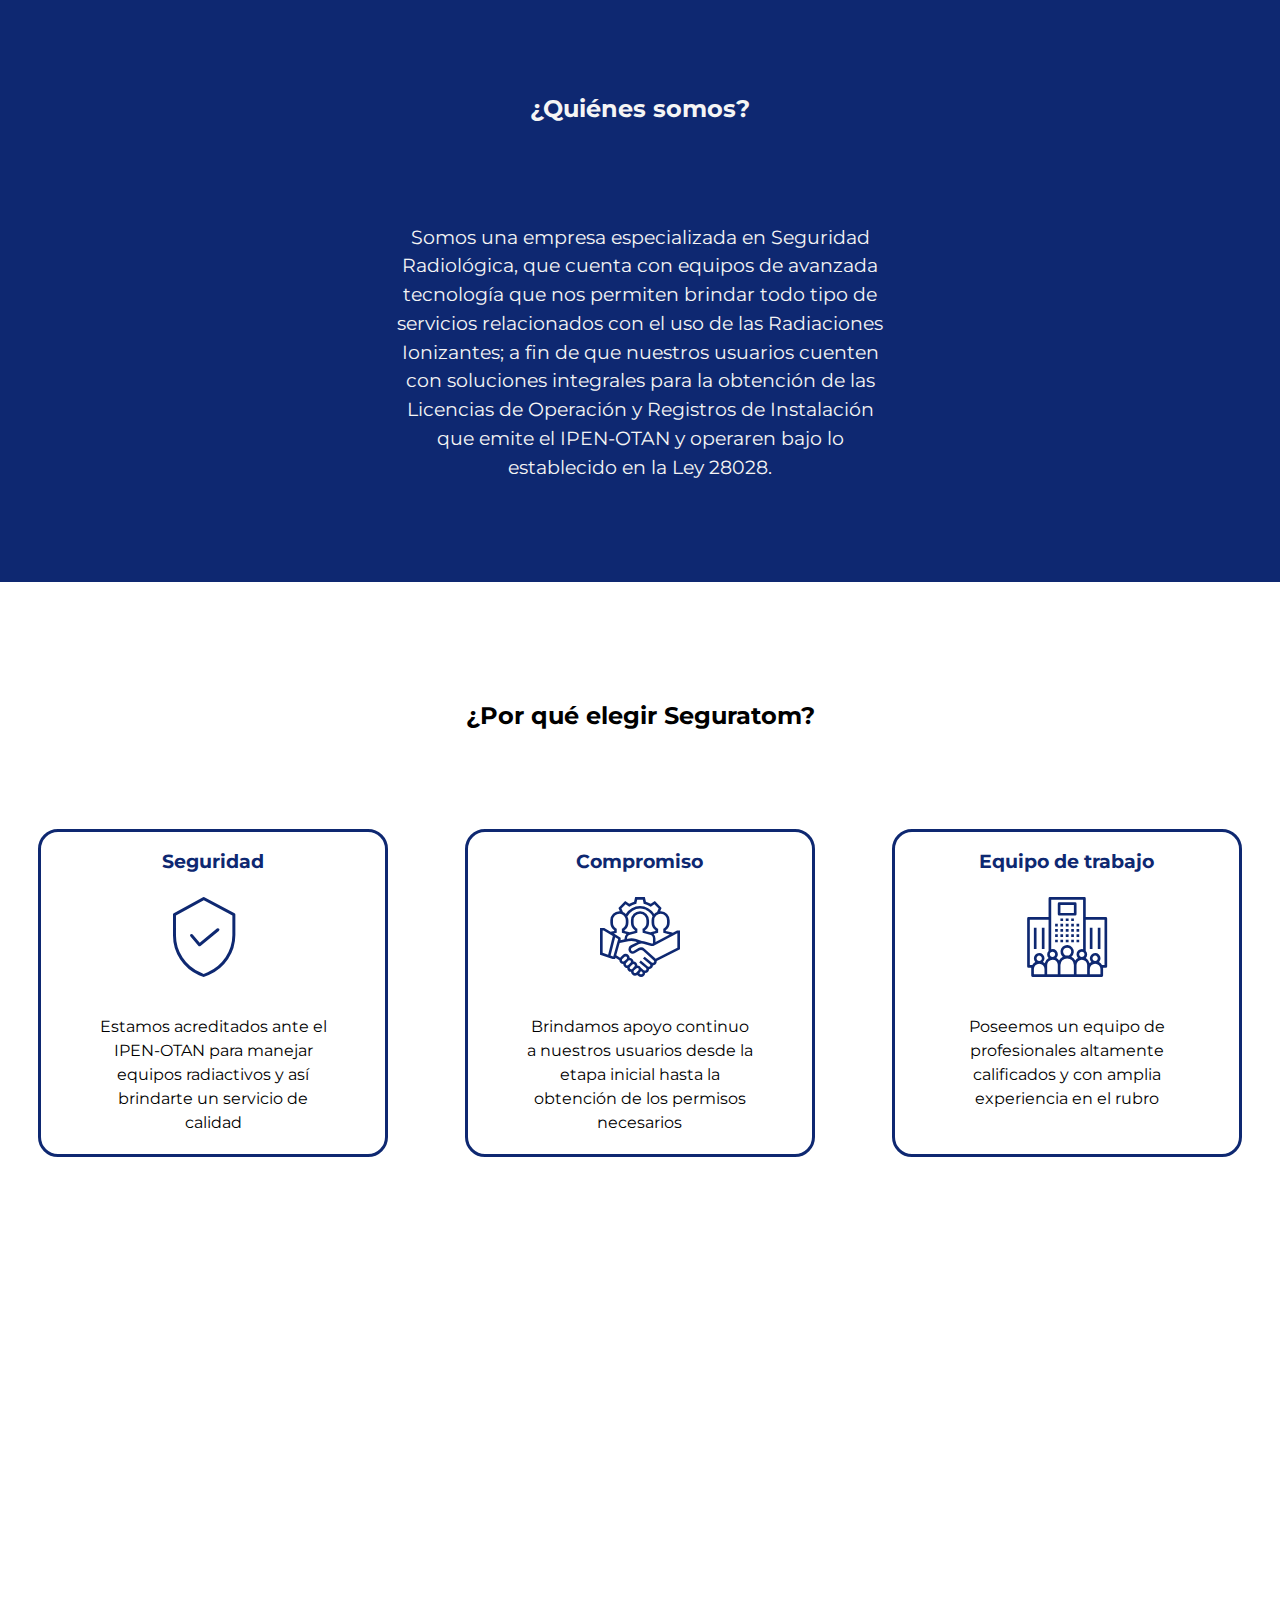
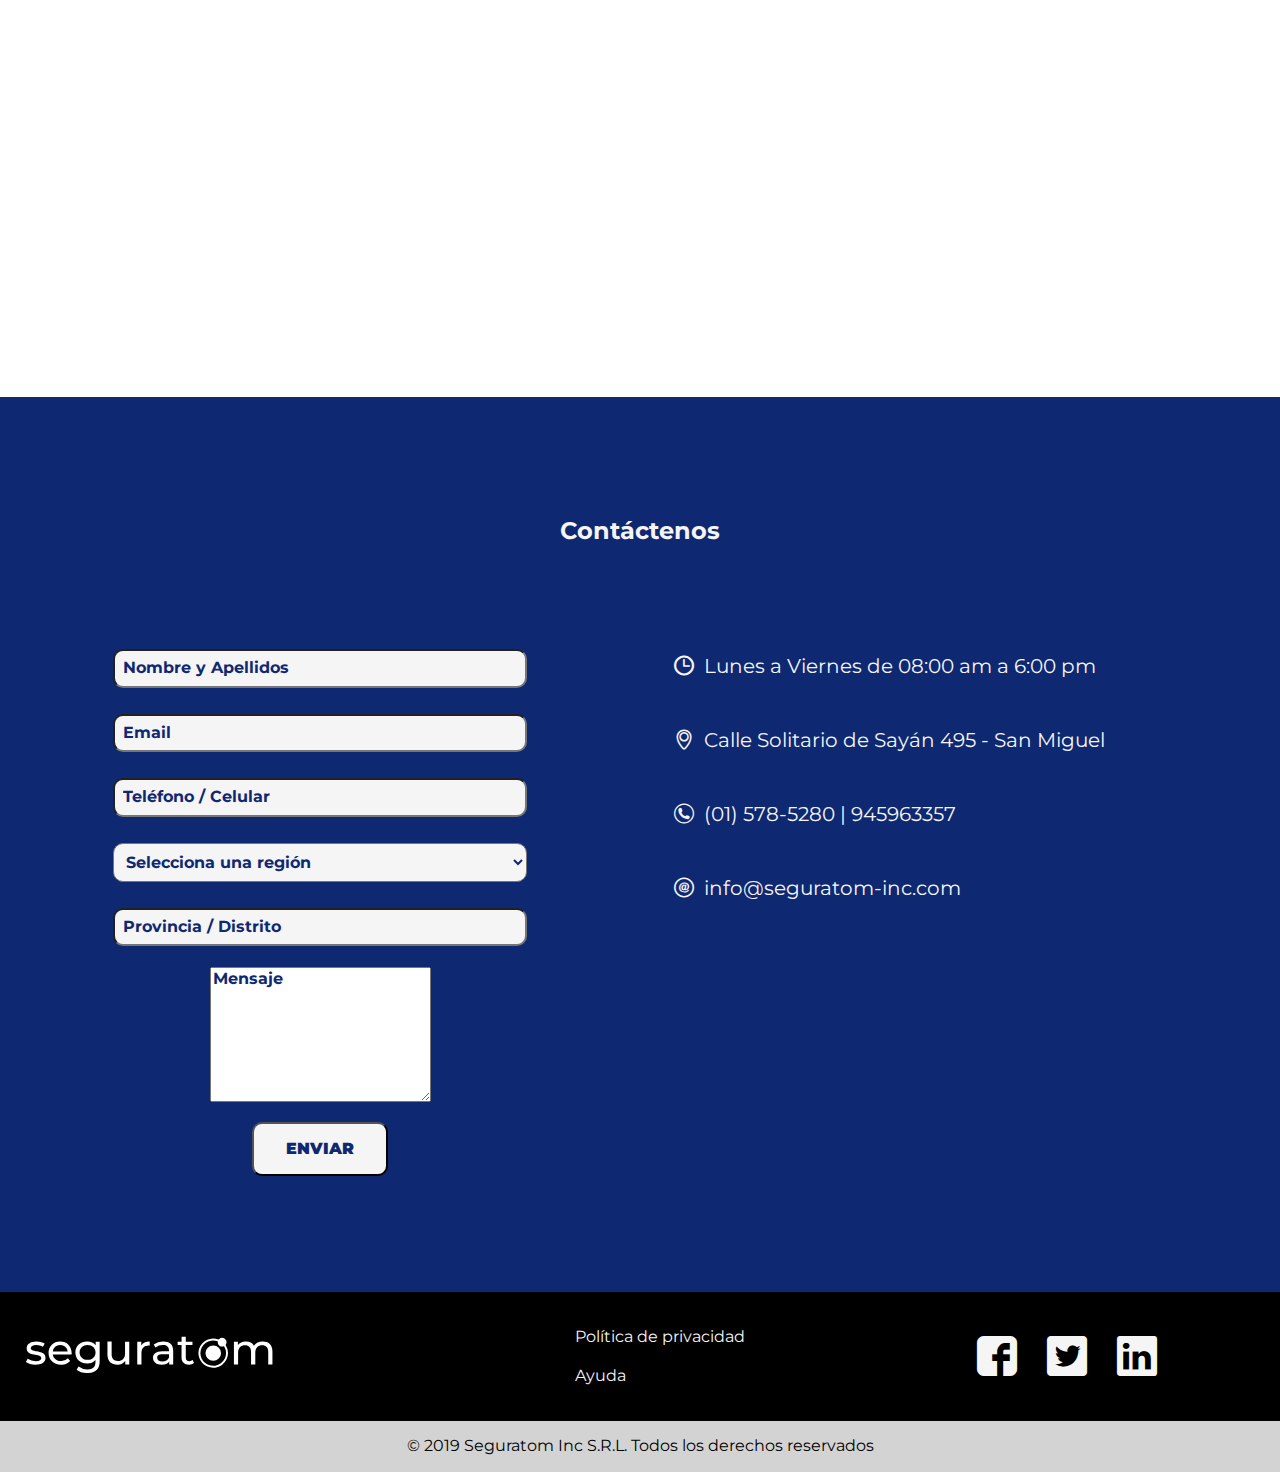
==== commit 54e0c5e8: "Update project to final version" ====
--- a/index.html
+++ b/index.html
@@ -4,7 +4,7 @@
     <meta charset="UTF-8" />
     <meta name="viewport" content="width=device-width, initial-scale=1.0" />
     <link rel="stylesheet" href="font/flaticon.css" />
-    <link rel="icon" href="img/iconoBoni.png" />
+    <link rel="icon" href="img/seguratom-azul-isotipo.ico" />
     <link rel="stylesheet" href="css/normalize.css" />
     <link
       href="https://fonts.googleapis.com/css?family=Montserrat:400,700,900&display=swap"
@@ -12,35 +12,39 @@
     />
 
     <link rel="stylesheet" href="css/style.css" />
+    <script src="js/jquery.js"></script>
     <title>Seguratom</title>
   </head>
   <body>
+    <div class="load-div">
+      <img src="img/seguratom-azul-isotipo.svg" alt="Cargando...">
+    </div>
     <!-- Header Nav -->
     <header>
       <div class="container">
         <div class="fila fila-header">
-          <div class="columna">
-            <a href="index.html" class="brand">
-              <img src="img/ahorasi.png" />
-            </a>
-          </div>
-          <div class="columna">
-            <nav class="menu">
-              <div class="drawer">
-                <a href="servicios.html">Servicios</a>
-                <a href="nosotros.html">Nosotros</a>
-                <a href="acreditaciones.html">Acreditaciones</a>
-              </div>
-              <a href="#" class="hamb">
-                <i
-                  class="flaticon-menu-button-of-three-lines"
-                  aria-hidden="true"
-                ></i>
-              </a>
-              <a href="" id="contacto">
-                <i class="flaticon-envelope"></i>
-              </a>
-            </nav>
+          <div class="columna columna-logo-header">
+            <a href="index.html">
+              <img src="img/seguratom-azul.svg" />
+            </a>
+          </div>
+
+          <nav class="menu">
+            <a id="servicios" href="servicios.html">Servicios</a>
+            <a id="nosotros" href="nosotros.html">Nosotros</a>
+            <a id="acreditaciones" href="acreditaciones.html">Acreditaciones</a>
+          </nav>
+
+          <div class="columna columna-iconos">
+            <a href="#contactenos" id="sobre">
+              <i class="flaticon-envelope"></i>
+            </a>
+            <a href="#" class="hamb">
+              <i
+                class="flaticon-menu-button-of-three-lines"
+                aria-hidden="true"
+              ></i>
+            </a>
           </div>
         </div>
       </div>
@@ -49,7 +53,7 @@
     <main>
       <!-- Especialistas en seguridad... -->
       <section class="subheader">
-        <img src="img/img1.jpg" alt="medical xray machine" />
+        <img src="img/img1.jpg" />
         <div class="container slogan">
           <div class="fila">
             <div class="columna columna-66">
@@ -69,13 +73,13 @@
           <div class="fila fila-servicios">
             <div class="columna columna-33">
               <a href="serviciosAreaMedica.html">
-                <img src="img/img2.jpg" alt="" />
+                <img src="img/img2.jpg" />
               </a>
               <h3>Servicios Área Médica</h3>
             </div>
             <div class="columna columna-33">
               <a href="serviciosAreaIndustrial.html">
-                <img src="img/img3.jpg" alt="" />
+                <img src="img/img3.jpg" />
               </a>
               <h3>Servicios Área Industrial</h3>
             </div>
@@ -107,7 +111,7 @@
       <section class="razones">
         <div class="container">
           <h2>¿Por qué elegir Seguratom?</h2>
-          <div class="fila">
+          <div class="fila fila-razones">
             <div class="columna columna-33">
               <h3>Seguridad</h3>
               <i class="flaticon-shield"></i>
@@ -155,11 +159,11 @@
 
       <!-- CONTÁCTENOS -->
       <!-- Contáctenos Formulario -->
-      <section class="contacto">
+      <section class="contacto" id="contactenos">
         <div class="container">
           <h2>Contáctenos</h2>
           <div class="fila">
-            <div class="columna columna-50">
+            <div class="columna columna-50 columna-formulario">
               <form>
                 <div class="form-group">
                   <input
@@ -236,14 +240,14 @@
                 <div class="form-group">
                   <textarea
                     placeholder="Mensaje"
-                    class="form-item"
+                    class="form-item-mens"
                     rows="7"
                     required
                   ></textarea>
                 </div>
 
                 <div class="form-group final">
-                  <input type="submit" value="ENVIAR" name="">
+                  <input type="submit" value="ENVIAR" name="" />
                 </div>
               </form>
             </div>
@@ -259,17 +263,19 @@
               </div>
 
               <div class="item">
-                <i class="flaticon-placeholder"></i
+                <i class="flaticon-placeholder-outline"></i
                 ><span class="descripcion-item"
                   >Calle Solitario de Sayán 495 - San Miguel</span
                 >
               </div>
+
               <div class="item">
                 <i class="flaticon-auricular-phone-symbol-in-a-circle"></i
                 ><span class="descripcion-item">(01) 578-5280 | 945963357</span>
               </div>
+
               <div class="item">
-                <i class="flaticon-at"></i
+                <i class="flaticon-social-email-circular-button"></i
                 ><span class="descripcion-item">info@seguratom-inc.com</span>
               </div>
             </div>
@@ -279,38 +285,43 @@
     </main>
 
     <footer>
-      <!-- Footer1 -->
-      <section class="container footer1">
-        <div class="fila fila-footer1">
-          <div class="columna columna-33 columna-logo">
-            <img src="img/ahorasi.png" />
-          </div>
-          <div class="columna columna-33 columna-links">
-            <a href="#">Política de privacidad</a>
-            <a href="#">Ayuda</a>
-          </div>
+      <div class="container">
+        <div class="fila fila-footer">
+          <div class="columna columna-33 columna-logo-footer">
+            <picture>
+              <source
+                media="(max-width: 767px)"
+                srcset="img/seguratom-blanco-isotipo.svg"
+              />
+              <img src="img/seguratom-blanco.svg" />
+            </picture>
+          </div>
+
+          <div class="columna columna-33">
+            <ul>
+              <li><a href="#">Política de privacidad</a></li>
+              <li><a href="#">Ayuda</a></li>
+            </ul>
+          </div>
+
           <div class="columna columna-33 columna-redes">
             <a href="#">
-              <i class="flaticon-facebook"></i>
+              <i class="flaticon-facebook-logo"></i>
             </a>
             <a href="#">
               <i class="flaticon-twitter-logo-on-black-background"></i>
             </a>
             <a href="#">
-              <i class="flaticon-linkedin"></i>
-            </a>
-          </div>
-        </div>
-      </section>
-
-      <!-- Footer2 -->
-      <section class="container footer2">
-        <div class="fila fila-footer2">
-          <div class="columna">
+              <i class="flaticon-linkedin-logo"></i>
+            </a>
+          </div>
+
+          <div class="columna columna-100">
             <p>© 2019 Seguratom Inc S.R.L. Todos los derechos reservados</p>
           </div>
         </div>
-      </section>
+      </div>
     </footer>
+    <script src="js/main.js"></script>
   </body>
 </html>
--- a/font/flaticon.css
+++ b/font/flaticon.css
@@ -1,6 +1,6 @@
 	/*
   	Flaticon icon font: Flaticon
-  	Creation date: 02/09/2019 01:56
+  	Creation date: 22/09/2019 02:58
   	*/
 
 @font-face {
@@ -33,19 +33,20 @@
 .flaticon-test:before { content: "\f101"; }
 .flaticon-checked:before { content: "\f102"; }
 .flaticon-mail:before { content: "\f103"; }
-.flaticon-shield:before { content: "\f104"; }
-.flaticon-team:before { content: "\f105"; }
-.flaticon-work:before { content: "\f106"; }
-.flaticon-customer:before { content: "\f107"; }
-.flaticon-customer-service:before { content: "\f108"; }
-.flaticon-hourglass:before { content: "\f109"; }
-.flaticon-team-1:before { content: "\f10a"; }
-.flaticon-envelope:before { content: "\f10b"; }
-.flaticon-clock-circular-outline:before { content: "\f10c"; }
-.flaticon-placeholder:before { content: "\f10d"; }
-.flaticon-auricular-phone-symbol-in-a-circle:before { content: "\f10e"; }
-.flaticon-at:before { content: "\f10f"; }
-.flaticon-menu-button-of-three-lines:before { content: "\f110"; }
-.flaticon-facebook:before { content: "\f111"; }
-.flaticon-linkedin:before { content: "\f112"; }
-.flaticon-twitter-logo-on-black-background:before { content: "\f113"; }+.flaticon-team:before { content: "\f104"; }
+.flaticon-work:before { content: "\f105"; }
+.flaticon-customer-service:before { content: "\f106"; }
+.flaticon-hourglass:before { content: "\f107"; }
+.flaticon-team-1:before { content: "\f108"; }
+.flaticon-envelope:before { content: "\f109"; }
+.flaticon-clock-circular-outline:before { content: "\f10a"; }
+.flaticon-auricular-phone-symbol-in-a-circle:before { content: "\f10b"; }
+.flaticon-menu-button-of-three-lines:before { content: "\f10c"; }
+.flaticon-shield:before { content: "\f10d"; }
+.flaticon-social-email-circular-button:before { content: "\f10e"; }
+.flaticon-placeholder-outline:before { content: "\f10f"; }
+.flaticon-facebook-logo:before { content: "\f110"; }
+.flaticon-linkedin-logo:before { content: "\f111"; }
+.flaticon-twitter-logo-on-black-background:before { content: "\f112"; }
+.flaticon-target:before { content: "\f113"; }
+.flaticon-delete:before { content: "\f114"; }--- a/css/style.css
+++ b/css/style.css
@@ -1,9 +1,64 @@
 * {
-  box-sizing: border-box;
+  -webkit-box-sizing: border-box;
+          box-sizing: border-box;
 }
 
 body {
-  font-family: 'Montserrat', sans-serif;
+  font-family: "Montserrat", sans-serif;
+}
+
+.load-div {
+  position: fixed;
+  width: 100%;
+  height: 100%;
+  top: 0;
+  left: 0;
+  background-color: whitesmoke;
+  display: -webkit-box;
+  display: -ms-flexbox;
+  display: flex;
+  -webkit-box-pack: center;
+      -ms-flex-pack: center;
+          justify-content: center;
+  -webkit-box-align: center;
+      -ms-flex-align: center;
+          align-items: center;
+  z-index: 4;
+}
+
+@-webkit-keyframes pulses {
+  from {
+    -webkit-transform: none;
+            transform: none;
+  }
+  50% {
+    -webkit-transform: scale(1.4);
+            transform: scale(1.4);
+  }
+  to {
+    -webkit-transform: none;
+            transform: none;
+  }
+}
+
+@keyframes pulses {
+  from {
+    -webkit-transform: none;
+            transform: none;
+  }
+  50% {
+    -webkit-transform: scale(1.4);
+            transform: scale(1.4);
+  }
+  to {
+    -webkit-transform: none;
+            transform: none;
+  }
+}
+
+.load-div img {
+  -webkit-animation: pulses 1s infinite;
+          animation: pulses 1s infinite;
 }
 
 section {
@@ -15,20 +70,23 @@
 .container {
   width: 100%;
   margin: 0 auto;
-  padding-right: 1.2rem;
-  padding-left: 1.2rem;
-}     
+  padding-right: 1.5rem;
+  padding-left: 1.5rem;
+}
 
 .fila {
+  display: -webkit-box;
+  display: -ms-flexbox;
   display: flex;
-  flex-wrap: wrap;
-  margin-left: -1.2rem;
-  margin-right: -1.2rem;
+  -ms-flex-wrap: wrap;
+      flex-wrap: wrap;
+  margin-left: -1.5rem;
+  margin-right: -1.5rem;
 }
 
 .columna {
-  padding-right: 1.2rem;
-  padding-left: 1.2rem;
+  padding-right: 1.5rem;
+  padding-left: 1.5rem;
 }
 
 h2 {
@@ -39,54 +97,102 @@
 
 header {
   background-color: #ffde00;
-  padding-top: .2rem;
-  padding-bottom: .2rem;
+  padding-top: 1.5rem;
+  padding-bottom: 1.5rem;
   position: fixed;
-  top: 0%;
-  left: 0%;
+  top: 0;
+  left: 0;
   width: 100%;
   z-index: 2;
 }
 
-header .fila-header{
-  justify-content: space-between;
-  align-items: center;
-}     
-
-header .brand {
-  display: flex;
-  flex-wrap: wrap;
-  align-items: center;
-}
-
-header .brand img {
+header .fila-header {
+  -webkit-box-align: center;
+      -ms-flex-align: center;
+          align-items: center;
+}
+
+header .columna-logo-header {
+  width: 30%;
+  text-align: left;
+}
+
+header img {
   width: 250px;
-  height: auto;
-}
-
-header .drawer {
-  display: inline-block;
+}
+
+header .menu {
+  width: 60%;
+  text-align: right;
 }
 
 header .menu a {
   text-decoration: none;
-  margin: 0 25px;
+  margin: 0 15px;
+  padding: 5px;
   font-size: 1.2rem;
-  color: black;
-}
+  font-weight: 700;
+  color: #0e2871;
+}
+
+header .menu .seleccionado {
+  border: 2px solid #0e2871;
+  border-radius: 10px;
+}
+
+header .menu a:hover {
+  color: #5d76bd;
+  border-color: #5d76bd;
+}
+
+header .menu a:first-child {
+  margin-left: 0;
+}
+
+header .menu a:last-child {
+  margin-right: 0;
+}
+
+header .columna-iconos {
+  width: 10%;
+  text-align: center;
+}
+
+header .columna-iconos .hamb {
+  display: none;
+  z-index: 3;
+}
+
+header .columna-iconos a {
+  text-decoration: none;
+  font-size: 1.5rem;
+  color: #0e2871;
+  margin: 0 5px;
+}
+
+header .columna-iconos a:first-child {
+  margin-left: 0;
+  margin-right: 10px;
+}
+
+header .columna-iconos a:last-child {
+  margin-right: 0;
+}
+
+/*HOME*/
 
 /*Especialistas en seguridad...*/
 
 .subheader {
   position: relative;
-  margin-top: 100px;
+  margin-top: 89px;
   overflow: hidden;
   height: calc(100vh - 100px);
   padding: 0;
   background: black;
 }
 
-.subheader .columna-66{
+.subheader .columna-66 {
   width: 66%;
 }
 
@@ -95,8 +201,10 @@
   opacity: 0.45;
   margin: 0;
   height: 100%;
-  object-fit: cover;
-  object-position: center;
+  -o-object-fit: cover;
+     object-fit: cover;
+  -o-object-position: center;
+     object-position: center;
 }
 
 .subheader .container.slogan {
@@ -104,16 +212,21 @@
   left: 0;
   right: 0;
   top: 50%;
-  transform: translateY(-50%);
-  font-size: 2rem;
+  -webkit-transform: translateY(-50%);
+      -ms-transform: translateY(-50%);
+          transform: translateY(-50%);
+  font-size: 1.5rem;
+  display: -webkit-box;
+  display: -ms-flexbox;
   display: flex;
-  flex-wrap: wrap;
-}
-
-.subheader h1{
+  -ms-flex-wrap: wrap;
+      flex-wrap: wrap;
+}
+
+.subheader h1 {
   margin-top: 0;
   margin-bottom: 0;
-  color:#FFF;
+  color: #fff;
 }
 
 /*Te ofrecemos*/
@@ -125,10 +238,13 @@
 
 .servicios h3 {
   text-align: center;
+  margin-top: 40px;
+  margin-bottom: 60px;
 }
 
 .servicios .fila-servicios {
-  justify-content: space-around;
+  -ms-flex-pack: distribute;
+      justify-content: space-around;
 }
 
 .servicios .columna-33 {
@@ -138,19 +254,25 @@
 .servicios img {
   width: 100%;
   height: auto;
-  box-shadow: 10px 5px 5px 0px rgba(0, 0, 0, 0.37);
+  border-radius: 10px;
+  -webkit-box-shadow: 10px 5px 5px 0px rgba(0, 0, 0, 0.37);
+          box-shadow: 10px 5px 5px 0px rgba(0, 0, 0, 0.37);
+  -webkit-transition: all 0.2s ease-in-out;
+  -o-transition: all 0.2s ease-in-out;
   transition: all 0.2s ease-in-out;
 }
 
 .servicios img:hover {
-  transform: scale(1.1);
+  -webkit-transform: scale(1.05);
+      -ms-transform: scale(1.05);
+          transform: scale(1.05);
 }
 
 /*Quienes somos*/
 
 .quienessomos {
   text-align: center;
-  background-color: #c6ac00;
+  background-color: #0e2871;
   color: whitesmoke;
 }
 
@@ -158,10 +280,12 @@
   margin-top: 0px;
 }
 
-.quienessomos .fila-quienes{
-  justify-content: center;
-}
-.quienessomos .columna-50{
+.quienessomos .fila-quienes {
+  -webkit-box-pack: center;
+      -ms-flex-pack: center;
+          justify-content: center;
+}
+.quienessomos .columna-50 {
   width: 50%;
 }
 
@@ -178,18 +302,38 @@
   text-align: center;
 }
 
+.razones h3 {
+  color: #0e2871;
+}
+
 .razones i {
   font-size: 80px;
+  color: #0e2871;
+}
+
+.razones .fila-razones {
+  display: -webkit-box;
+  display: -ms-flexbox;
+  display: flex;
+  -ms-flex-wrap: wrap;
+      flex-wrap: wrap;
+  -ms-flex-pack: distribute;
+      justify-content: space-around;
 }
 
 .razones .columna-33 {
   width: 33.33%;
-}
-
-.razones .columna-33 p{
+  border-radius: 20px;
+  border-style: solid;
+  border-color: #0e2871;
+  max-width: 350px;
+}
+
+.razones .columna-33 p {
   max-width: 230px;
   margin: 0 auto;
   margin-top: 30px;
+  margin-bottom: 18.72px;
   line-height: 1.5;
 }
 
@@ -197,9 +341,10 @@
 
 .gmap_canvas {
   position: relative;
-  padding-bottom: 42%;
+  padding-bottom: 50%;
   height: 0;
   overflow: hidden;
+  margin-bottom: -100px;
 }
 
 .gmap_canvas iframe {
@@ -210,51 +355,111 @@
   height: 100%;
 }
 
-/* CONTÁCTENOS */
+/*Contáctenos*/
 
 .contacto {
   text-align: center;
-}
-
-.contacto .columna-50{
+  background-color: #0e2871;
+  color: whitesmoke;
+}
+
+.contacto .columna-50 {
   width: 50%;
 }
 
-/* Contáctenos Formulario*/
-
-.contacto form .form-group{
+/*Contáctenos Formulario*/
+
+.contacto form .form-group {
   display: block;
   margin-bottom: 1rem;
 }
 
-.contacto form .form-group .form-item{
-  padding:0.5rem;
-  background-color: #fff;
+.contacto form .form-group .form-item {
+  padding: 0.5rem;
+  background-color: whitesmoke;
   margin: 5px 0;
-  width: 100%;
-  
-}
-
-.contacto form .form-group.final{
-  text-align: center;
-}
-
-.contacto form .form-group.final input{
-  background-color: #ffde00;
-  color:#9B8700;
-  text-align: center;
-  padding:1rem 2rem;
-  border:1px solid transparent;
+  width: 70%;
+  border-radius: 10px;
+  color: #0e2871;
+  font-weight: 700;
+}
+
+.contacto form .form-group option {
+  font-weight: 700;
+}
+
+.contacto form .form-group input::-webkit-input-placeholder {
+  color: #0e2871;
+  font-weight: 700;
+}
+
+.contacto form .form-group input::-moz-placeholder {
+  color: #0e2871;
+  font-weight: 700;
+}
+
+.contacto form .form-group input:-ms-input-placeholder {
+  color: #0e2871;
+  font-weight: 700;
+}
+
+.contacto form .form-group input::-ms-input-placeholder {
+  color: #0e2871;
+  font-weight: 700;
+}
+
+.contacto form .form-group input::placeholder {
+  color: #0e2871;
+  font-weight: 700;
+}
+
+.contacto form .form-group textarea::-webkit-input-placeholder {
+  color: #0e2871;
+  font-weight: 700;
+}
+
+.contacto form .form-group textarea::-moz-placeholder {
+  color: #0e2871;
+  font-weight: 700;
+}
+
+.contacto form .form-group textarea:-ms-input-placeholder {
+  color: #0e2871;
+  font-weight: 700;
+}
+
+.contacto form .form-group textarea::-ms-input-placeholder {
+  color: #0e2871;
+  font-weight: 700;
+}
+
+.contacto form .form-group textarea::placeholder {
+  color: #0e2871;
+  font-weight: 700;
+}
+
+.contacto form .form-group.final {
+  text-align: center;
+}
+
+.contacto form .form-group.final input {
+  background-color: whitesmoke;
+  color: #0e2871;
+  text-align: center;
+  padding: 1rem 2rem;
   text-decoration: none;
   font-weight: 900;
-}
-
-.contacto form .form-group.final input:hover{
-  background-color: #ffeb64;
+  border-radius: 10px;
+}
+
+.contacto form .form-group.final input:hover {
+  background-color: #ffde00;
+  color: #9b8700;
+  border-color: #ffde00;
   cursor: pointer;
 }
 
-.contacto form .form-group.final a span{
+.contacto form .form-group.final a span {
   display: inline-block;
 }
 
@@ -265,70 +470,1727 @@
 }
 
 .contacto .columna-50 .item {
+  display: -webkit-box;
+  display: -ms-flexbox;
   display: flex;
-  flex-wrap: wrap;
-  justify-content: left;
-  align-items: center;
+  -ms-flex-wrap: wrap;
+      flex-wrap: wrap;
+  -webkit-box-pack: left;
+      -ms-flex-pack: left;
+          justify-content: left;
+  -webkit-box-align: center;
+      -ms-flex-align: center;
+          align-items: center;
   width: 100%;
   padding-bottom: 50px;
-  font-size: 1.5rem;
+  font-size: 1.25rem;
 }
 
 .contacto i {
   margin: 0 10px;
-  color: #6136B3
-}
-
-/* Footer1 */
-
-.footer1 {
-  background-color: gray;
-  padding: 30px 1.2rem;
-}
-
-.footer1 .fila-footer1 {
-  width: 100%;
-  justify-content: space-around;
-}
-
-.footer1 .columna-33{
-  width: 33.33%
-}
-
-.footer1 .columna-logo img {
+  color: whitesmoke;
+}
+
+/* Footer */
+
+footer .fila-footer {
+  display: -webkit-box;
+  display: -ms-flexbox;
+  display: flex;
+  -ms-flex-wrap: wrap;
+      flex-wrap: wrap;
+}
+
+footer .columna-33 {
+  width: 33.33%;
+  display: -webkit-box;
+  display: -ms-flexbox;
+  display: flex;
+  -webkit-box-pack: center;
+      -ms-flex-pack: center;
+          justify-content: center;
+  -webkit-box-align: center;
+      -ms-flex-align: center;
+          align-items: center;
+  background-color: black;
+}
+
+footer .columna-33.columna-logo-footer {
+  -webkit-box-pack: start;
+      -ms-flex-pack: start;
+          justify-content: start;
+}
+
+footer .columna-100 {
+  width: 100%;
+  background-color: lightgray;
+  text-align: center;
+}
+
+footer .columna-33 img {
   width: 250px;
   height: auto;
-  filter: grayscale(1);
-}
-
-
-.footer1 .columna-links a {
+  color: white;
+}
+
+footer .columna-33 ul {
+  list-style: none;
+  text-align: left;
+}
+
+footer .columna-33 li {
+  margin: 20px 0;
+}
+
+footer .columna-33 a {
   text-decoration: none;
-  display: flex;
-  flex-wrap: wrap;
-  margin-bottom: 30px;
-  color: black;
-}
-
-.footer1 .columna-redes a {
-  text-decoration: none;
-  color: black;
-}
-
-.footer1 .columna-redes i {
+  color: whitesmoke;
+}
+
+footer .columna-33 i {
   font-size: 2.5rem;
   margin: 0 15px;
 }
 
-/* Footer2 */
-
-.footer2 {
-  background-color: lightgray;
-  padding: 5px 0;
-}
-
-.footer2 .fila-footer2{
-  width: 100%;
-  text-align: center;
-  justify-content: center;
-}+/*SERVICIOS*/
+
+/*Ofrecemos seguridad radiológica...*/
+
+.subheader-2 {
+  position: relative;
+  margin-top: 89px;
+  overflow: hidden;
+  height: calc(100vh - 100px);
+  padding: 0;
+  background: black;
+}
+
+.subheader-2 .columna-66 {
+  width: 66%;
+}
+
+.subheader-2 img {
+  width: 100%;
+  opacity: 0.45;
+  margin: 0;
+  height: 100%;
+  -o-object-fit: cover;
+     object-fit: cover;
+  -o-object-position: center;
+     object-position: center;
+}
+
+.subheader-2 .container.slogan {
+  position: absolute;
+  left: 0;
+  right: 0;
+  top: 50%;
+  -webkit-transform: translateY(-50%);
+      -ms-transform: translateY(-50%);
+          transform: translateY(-50%);
+  font-size: 2rem;
+  display: -webkit-box;
+  display: -ms-flexbox;
+  display: flex;
+  -ms-flex-wrap: wrap;
+      flex-wrap: wrap;
+}
+
+.subheader-2 h1 {
+  margin-top: 0;
+  margin-bottom: 0;
+  color: #fff;
+}
+
+/*Qué hacemos*/
+
+.quehacemos {
+  text-align: center;
+}
+
+.quehacemos h2 {
+  margin-top: 0px;
+}
+
+.quehacemos .fila-hacemos {
+  -webkit-box-pack: center;
+      -ms-flex-pack: center;
+          justify-content: center;
+}
+.quehacemos .columna-50 {
+  width: 50%;
+  display: -webkit-box;
+  display: -ms-flexbox;
+  display: flex;
+  -webkit-box-align: center;
+      -ms-flex-align: center;
+          align-items: center;
+  -webkit-box-pack: center;
+      -ms-flex-pack: center;
+          justify-content: center;
+}
+
+.quehacemos .columna-50 p {
+  max-width: 78%;
+  margin: 0 auto;
+  line-height: 2.5;
+  font-size: 1.2rem;
+  text-align: justify;
+}
+
+.quehacemos img {
+  width: 65%;
+  height: auto;
+}
+
+/*Servicios Área Médica*/
+
+.samedica {
+  text-align: center;
+  background-color: #0e2871;
+  color: whitesmoke;
+}
+
+.samedica .fila-samedica {
+  padding: 5px;
+}
+
+.samedica .columna-100 {
+  width: 100%;
+  text-align: center;
+}
+
+.samedica .columna-33 {
+  width: 33.33%;
+  position: relative;
+  padding: 10px;
+  margin-bottom: 50px;
+}
+
+.samedica .columna-33 .cuadrado {
+  position: relative;
+  width: 100%;
+  padding-bottom: 100%;
+  overflow: hidden;
+}
+
+.samedica .columna-33 .cuadrado img {
+  position: absolute;
+  width: 100%;
+  height: 100%;
+  -o-object-fit: cover;
+     object-fit: cover;
+  -o-object-position: center;
+     object-position: center;
+  left: 0;
+  top: 0;
+  border-radius: 10px;
+  -webkit-filter: grayscale(1);
+          filter: grayscale(1);
+  -webkit-transition: all 0.3s ease-in-out;
+  -o-transition: all 0.3s ease-in-out;
+  transition: all 0.3s ease-in-out;
+}
+
+.samedica .columna-33 .cuadrado:hover img {
+  -webkit-filter: grayscale(0);
+          filter: grayscale(0);
+}
+
+.samedica .columna-33 .cuadrado .franja {
+  position: absolute;
+  border-bottom-right-radius: 10px;
+  border-bottom-left-radius: 10px;
+  left: 0;
+  bottom: -10%;
+  width: 100%;
+  padding: 10px 15px;
+  background-color: #333;
+  -webkit-transition: all 1s ease-in;
+  -o-transition: all 1s ease-in;
+  transition: all 1s ease-in;
+}
+
+.samedica .columna-33 .cuadrado:hover .franja {
+  bottom: 0%;
+}
+
+.samedica .columna-33 .cuadrado .franja h3 {
+  font-weight: 300;
+  color: #fff;
+  margin: 0;
+  font-size: 20px;
+}
+
+.samedica .boton a {
+  text-decoration: none;
+  padding: 15px 30px;
+  border-style: solid;
+  border-radius: 5px;
+  border-color: whitesmoke;
+  color: whitesmoke;
+  font-weight: 900;
+}
+
+.samedica .boton a:hover {
+  background-color: whitesmoke;
+  color: #0e2871;
+}
+
+/*Servicios Área Industrial*/
+
+.saindustrial {
+  text-align: center;
+  background-color: #0e2871;
+  color: whitesmoke;
+}
+
+.saindustrial .fila-saindustrial {
+  padding: 5px;
+}
+
+.saindustrial .columna-100 {
+  width: 100%;
+  text-align: center;
+}
+
+.saindustrial .columna-33 {
+  width: 33.33%;
+  position: relative;
+  padding: 10px;
+  margin-bottom: 50px;
+}
+
+.saindustrial .columna-33 .cuadrado {
+  position: relative;
+  width: 100%;
+  padding-bottom: 100%;
+  overflow: hidden;
+}
+
+.saindustrial .columna-33 .cuadrado img {
+  position: absolute;
+  width: 100%;
+  height: 100%;
+  -o-object-fit: cover;
+     object-fit: cover;
+  -o-object-position: center;
+     object-position: center;
+  left: 0;
+  top: 0;
+  border-radius: 10px;
+  -webkit-filter: grayscale(1);
+          filter: grayscale(1);
+  -webkit-transition: all 0.3s ease-in-out;
+  -o-transition: all 0.3s ease-in-out;
+  transition: all 0.3s ease-in-out;
+}
+
+.saindustrial .columna-33 .cuadrado:hover img {
+  -webkit-filter: grayscale(0);
+          filter: grayscale(0);
+}
+
+.saindustrial .columna-33 .cuadrado .franja {
+  position: absolute;
+  border-bottom-right-radius: 10px;
+  border-bottom-left-radius: 10px;
+  left: 0;
+  bottom: -10%;
+  width: 100%;
+  padding: 10px 15px;
+  background-color: #333;
+  -webkit-transition: all 1s ease-in;
+  -o-transition: all 1s ease-in;
+  transition: all 1s ease-in;
+}
+
+.saindustrial .columna-33 .cuadrado:hover .franja {
+  bottom: 0%;
+}
+
+.saindustrial .columna-33 .cuadrado .franja h3 {
+  font-weight: 300;
+  color: #fff;
+  margin: 0;
+  font-size: 20px;
+}
+
+.saindustrial .boton a {
+  text-decoration: none;
+  padding: 15px 30px;
+  border-style: solid;
+  border-radius: 5px;
+  border-color: whitesmoke;
+  color: whitesmoke;
+  font-weight: 900;
+}
+
+.saindustrial .boton a:hover {
+  background-color: whitesmoke;
+  color: #0e2871;
+}
+
+/*Valor Agregado*/
+
+.valoragregado {
+  text-align: center;
+}
+
+.valoragregado h2 {
+  margin-top: 0px;
+}
+
+.valoragregado .fila-valor {
+  -webkit-box-pack: center;
+      -ms-flex-pack: center;
+          justify-content: center;
+}
+
+.valoragregado .columna-100 {
+  width: 100%;
+  margin-bottom: 100px;
+}
+
+.valoragregado .columna-100 p {
+  max-width: 67%;
+  margin: 0 auto;
+  line-height: 2;
+  font-size: 1.2rem;
+}
+
+.valoragregado h3 {
+  color: #0e2871;
+}
+
+.valoragregado i {
+  font-size: 80px;
+  color: #0e2871;
+}
+
+.valoragregado .columna-25 {
+  width: 25%;
+  border-radius: 20px;
+  border-style: solid;
+  border-color: #0e2871;
+  max-width: 300px;
+  margin-right: auto;
+  margin-left: auto;
+  margin-bottom: 50px;
+}
+
+.valoragregado .columna-25 p {
+  max-width: 230px;
+  margin: 0 auto;
+  margin-top: 30px;
+  margin-bottom: 18.72px;
+  font-size: 1.2rem;
+}
+
+/*NOSOTROS*/
+
+/*Somos un equipo que...*/
+
+.subheader-3 {
+  position: relative;
+  margin-top: 89px;
+  overflow: hidden;
+  height: calc(100vh - 100px);
+  padding: 0;
+  background: black;
+}
+
+.subheader-3 .columna-66 {
+  width: 66%;
+}
+
+.subheader-3 img {
+  width: 100%;
+  opacity: 0.45;
+  margin: 0;
+  height: 100%;
+  -o-object-fit: cover;
+     object-fit: cover;
+  -o-object-position: center;
+     object-position: center;
+}
+
+.subheader-3 .container.slogan {
+  position: absolute;
+  left: 0;
+  right: 0;
+  top: 50%;
+  -webkit-transform: translateY(-50%);
+      -ms-transform: translateY(-50%);
+          transform: translateY(-50%);
+  font-size: 2rem;
+  display: -webkit-box;
+  display: -ms-flexbox;
+  display: flex;
+  -ms-flex-wrap: wrap;
+      flex-wrap: wrap;
+}
+
+.subheader-3 h1 {
+  margin-top: 0;
+  margin-bottom: 0;
+  color: #fff;
+}
+
+/*Historia*/
+
+.historia {
+  text-align: center;
+}
+
+.historia h2 {
+  margin-top: 0px;
+}
+
+.historia .fila-historia {
+  -webkit-box-pack: center;
+      -ms-flex-pack: center;
+          justify-content: center;
+}
+.historia .columna-50 {
+  width: 50%;
+  display: -webkit-box;
+  display: -ms-flexbox;
+  display: flex;
+  -webkit-box-align: center;
+      -ms-flex-align: center;
+          align-items: center;
+  -webkit-box-pack: center;
+      -ms-flex-pack: center;
+          justify-content: center;
+}
+
+.historia .columna-50 p {
+  max-width: 68%;
+  margin: 0 auto;
+  line-height: 1.5;
+  font-size: 1.2rem;
+  text-align: justify;
+}
+
+.historia img {
+  width: 85%;
+  height: auto;
+}
+
+/*Visión*/
+
+.vision {
+  text-align: center;
+  background-color: #0e2871;
+  color: whitesmoke;
+}
+
+.vision h2 {
+  margin-top: 0px;
+}
+
+.vision .fila-vision {
+  -webkit-box-pack: center;
+      -ms-flex-pack: center;
+          justify-content: center;
+}
+.vision .columna-50 {
+  width: 50%;
+}
+
+.vision .columna-50 p {
+  max-width: 85%;
+  margin: 0 auto;
+  line-height: 1.5;
+  font-size: 1.2rem;
+}
+
+/*Nuestros Valores*/
+
+.nuestrosvalores {
+  text-align: center;
+}
+
+.nuestrosvalores h2 {
+  margin-top: 0px;
+}
+
+.nuestrosvalores .fila-nuestros {
+  -webkit-box-pack: center;
+      -ms-flex-pack: center;
+          justify-content: center;
+}
+
+.nuestrosvalores h3 {
+  color: #0e2871;
+  max-width: 140px;
+}
+
+.nuestrosvalores i {
+  font-size: 80px;
+  color: #0e2871;
+}
+
+.nuestrosvalores .columna-25 {
+  width: 25%;
+  margin-right: auto;
+  margin-left: auto;
+  margin-bottom: 50px;
+  text-align: -webkit-center;
+}
+
+/*Equipo de Trabajo*/
+
+.equipotrabajo {
+  text-align: center;
+  background-color: #0e2871;
+  color: whitesmoke;
+}
+
+.equipotrabajo h2 {
+  margin-top: 0px;
+}
+
+.equipotrabajo .fila-equipo {
+  -webkit-box-pack: center;
+      -ms-flex-pack: center;
+          justify-content: center;
+}
+.equipotrabajo .columna-50 {
+  width: 50%;
+  display: -webkit-box;
+  display: -ms-flexbox;
+  display: flex;
+  -webkit-box-align: center;
+      -ms-flex-align: center;
+          align-items: center;
+  -webkit-box-pack: center;
+      -ms-flex-pack: center;
+          justify-content: center;
+}
+
+.equipotrabajo .columna-50 p {
+  max-width: 68%;
+  margin: 0 auto;
+  line-height: 2.3;
+  font-size: 1.2rem;
+  text-align: justify;
+}
+
+.equipotrabajo .columna-50 img {
+  width: 85%;
+  height: auto;
+}
+
+/*ACREDITACIONES*/
+
+/*Contamos con todas las...*/
+
+.subheader-4 {
+  position: relative;
+  margin-top: 89px;
+  overflow: hidden;
+  height: calc(100vh - 100px);
+  padding: 0;
+  background: black;
+}
+
+.subheader-4 .columna-66 {
+  width: 66%;
+}
+
+.subheader-4 img {
+  width: 100%;
+  opacity: 0.45;
+  margin: 0;
+  height: 100%;
+  -o-object-fit: cover;
+     object-fit: cover;
+  -o-object-position: center;
+     object-position: center;
+}
+
+.subheader-4 .container.slogan {
+  position: absolute;
+  left: 0;
+  right: 0;
+  top: 50%;
+  -webkit-transform: translateY(-50%);
+      -ms-transform: translateY(-50%);
+          transform: translateY(-50%);
+  font-size: 2rem;
+  display: -webkit-box;
+  display: -ms-flexbox;
+  display: flex;
+  -ms-flex-wrap: wrap;
+      flex-wrap: wrap;
+}
+
+.subheader-4 h1 {
+  margin-top: 0;
+  margin-bottom: 0;
+  color: #fff;
+}
+
+/*Licencias y Autorizaciones*/
+
+.licencias {
+  text-align: center;
+}
+
+.licencias h2 {
+  margin-top: 0px;
+}
+
+.licencias .columna-50 {
+  width: 50%;
+  display: -webkit-box;
+  display: -ms-flexbox;
+  display: flex;
+  -webkit-box-align: center;
+      -ms-flex-align: center;
+          align-items: center;
+  -webkit-box-pack: center;
+      -ms-flex-pack: center;
+          justify-content: center;
+  margin-bottom: 50px;
+}
+
+.licencias .columna-50 .contenedorlista-1 {
+  max-width: 460px;
+}
+
+.licencias .columna-50 .contenedorlista-2 {
+  max-width: 460px;
+}
+
+.licencias .columna-50 li {
+  margin-bottom: 1em;
+}
+
+.licencias .columna-50 .titular {
+  font-size: 1.2rem;
+  text-align: left;
+}
+
+.licencias .columna-50 .lista-1 {
+  margin: 0 auto;
+  font-size: 1rem;
+  text-align: left;
+  line-height: 1.3;
+}
+
+.licencias .columna-50 .lista-2 {
+  margin: 0 auto;
+  font-size: 1rem;
+  text-align: left;
+  line-height: 1.3;
+}
+
+.licencias img {
+  width: 60%;
+  height: auto;
+  border-radius: 10px;
+}
+
+.licencias .imagen-1 {
+  text-align: left;
+}
+
+/*SERVICIOS ÁREA MÉDICA*/
+
+/*Servicios Área Médica*/
+
+.serviciosam {
+  text-align: center;
+  position: relative;
+  margin-top: 90px;
+}
+
+.serviciosam h2 {
+  margin-top: 0px;
+}
+
+.serviciosam .fila-serviciosam {
+  -webkit-box-pack: center;
+      -ms-flex-pack: center;
+          justify-content: center;
+}
+.serviciosam .columna-50 {
+  width: 50%;
+}
+
+.serviciosam .columna-50 p {
+  max-width: 85%;
+  margin: 0 auto;
+  line-height: 1.5;
+  font-size: 1.2rem;
+  text-align: center;
+}
+
+/*Fotos Área Médica*/
+
+.fotosam {
+  text-align: center;
+  background-color: #0e2871;
+  color: whitesmoke;
+}
+
+.fotosam .columna-25 {
+  width: 25%;
+  position: relative;
+  padding: 10px;
+  margin-bottom: 50px;
+}
+
+.fotosam .columna-25 .cuadrado {
+  position: relative;
+  width: 100%;
+  padding-bottom: 100%;
+}
+
+.fotosam .columna-25 .cuadrado img {
+  position: absolute;
+  width: 100%;
+  height: 100%;
+  -o-object-fit: cover;
+     object-fit: cover;
+  -o-object-position: center;
+     object-position: center;
+  left: 0;
+  top: 0;
+  border-radius: 10px;
+}
+
+.fotosam .columna-25 .cuadrado .franja {
+  position: absolute;
+  border-bottom-right-radius: 10px;
+  border-bottom-left-radius: 10px;
+  left: 0;
+  bottom: 0;
+  width: 100%;
+  padding: 10px 15px;
+  background-color: #333;
+}
+
+.fotosam .columna-25 .cuadrado .franja h6 {
+  font-weight: 300;
+  color: #fff;
+  margin: 0;
+  font-size: 15px;
+}
+
+/*Clientes Área Médica*/
+
+.clientesam {
+  text-align: center;
+}
+
+.clientesam h2 {
+  margin-top: 0px;
+}
+
+.clientesam .fila-clientesam {
+  -webkit-box-pack: center;
+      -ms-flex-pack: center;
+          justify-content: center;
+}
+
+.clientesam .columna-100 {
+  width: 100%;
+  margin-bottom: 100px;
+}
+
+.clientesam .columna-100 p {
+  max-width: 67%;
+  margin: 0 auto;
+  line-height: 2;
+  font-size: 1.2rem;
+}
+
+.clientesam .columna-25 {
+  width: 25%;
+  height: 100%;
+  margin-bottom: 20px;
+  -ms-flex-item-align: baseline;
+      align-self: baseline;
+}
+
+.clientesam .columna-25 img {
+  width: 50%;
+  height: 25%;
+}
+
+/*SERVICIOS ÁREA INDUSTRIAL*/
+
+/*Servicios Área Industrial*/
+
+.serviciosai {
+  text-align: center;
+  position: relative;
+  margin-top: 90px;
+}
+
+.serviciosai h2 {
+  margin-top: 0px;
+}
+
+.serviciosai .fila-serviciosai {
+  -webkit-box-pack: center;
+      -ms-flex-pack: center;
+          justify-content: center;
+}
+.serviciosai .columna-50 {
+  width: 50%;
+}
+
+.serviciosai .columna-50 p {
+  max-width: 85%;
+  margin: 0 auto;
+  line-height: 1.5;
+  font-size: 1.2rem;
+}
+
+/*Fotos Área Industrial*/
+
+.fotosai {
+  text-align: center;
+  background-color: #0e2871;
+  color: whitesmoke;
+}
+
+.fotosai .columna-25 {
+  width: 25%;
+  position: relative;
+  padding: 10px;
+  margin-bottom: 50px;
+}
+
+.fotosai .columna-25 .cuadrado {
+  position: relative;
+  width: 100%;
+  padding-bottom: 100%;
+}
+
+.fotosai .columna-25 .cuadrado img {
+  position: absolute;
+  width: 100%;
+  height: 100%;
+  -o-object-fit: cover;
+     object-fit: cover;
+  -o-object-position: center;
+     object-position: center;
+  left: 0;
+  top: 0;
+  border-radius: 10px;
+}
+
+.fotosai .columna-25 .cuadrado .franja {
+  position: absolute;
+  border-bottom-right-radius: 10px;
+  border-bottom-left-radius: 10px;
+  left: 0;
+  bottom: 0;
+  width: 100%;
+  padding: 10px 15px;
+  background-color: #333;
+}
+
+.fotosai .columna-25 .cuadrado .franja h6 {
+  font-weight: 300;
+  color: #fff;
+  margin: 0;
+  font-size: 15px;
+}
+
+.fotosai .columna-33 {
+  width: 33.33%;
+  position: relative;
+  padding: 10px;
+  margin-bottom: 50px;
+}
+
+.fotosai .columna-33 .cuadrado {
+  position: relative;
+  width: 100%;
+  padding-bottom: 100%;
+}
+
+.fotosai .columna-33 .cuadrado img {
+  position: absolute;
+  width: 100%;
+  height: 100%;
+  -o-object-fit: cover;
+     object-fit: cover;
+  -o-object-position: center;
+     object-position: center;
+  left: 0;
+  top: 0;
+  border-radius: 10px;
+}
+
+.fotosai .columna-33 .cuadrado .franja {
+  position: absolute;
+  border-bottom-right-radius: 10px;
+  border-bottom-left-radius: 10px;
+  left: 0;
+  bottom: 0;
+  width: 100%;
+  padding: 10px 15px;
+  background-color: #333;
+}
+
+.fotosai .columna-33 .cuadrado .franja h6 {
+  font-weight: 300;
+  color: #fff;
+  margin: 0;
+  font-size: 15px;
+}
+
+/*Clientes Área Industrial*/
+
+.clientesai {
+  text-align: center;
+}
+
+.clientesai h2 {
+  margin-top: 0px;
+}
+
+.clientesai .fila-clientesai {
+  -webkit-box-pack: center;
+      -ms-flex-pack: center;
+          justify-content: center;
+}
+
+.clientesai .columna-100 {
+  width: 100%;
+  margin-bottom: 100px;
+}
+
+.clientesai .columna-100 p {
+  max-width: 67%;
+  margin: 0 auto;
+  line-height: 2;
+}
+
+.clientesai .columna-25 {
+  width: 25%;
+  height: 100%;
+  margin-bottom: 20px;
+  -ms-flex-item-align: baseline;
+      align-self: baseline;
+}
+
+.clientesai .columna-25 img {
+  width: 50%;
+  height: 25%;
+}
+
+/* @media Query */
+
+/* Landscape */
+
+@media (max-width: 1199px) {
+  /*HOME*/
+
+  .servicios .columna-33 {
+    width: 50%;
+  }
+
+  .quienessomos .columna-50 {
+    width: 80%;
+  }
+
+  .quienessomos .columna-50 p {
+    max-width: 100%;
+  }
+
+  .razones .columna-33 {
+    width: 50%;
+    margin: 20px;
+  }
+
+  /*SERVICIOS*/
+
+  .quehacemos .columna-50 p {
+    line-height: 2;
+  }
+
+  .quehacemos .columna-50 img {
+    width: 100%;
+    height: auto;
+  }
+
+  .valoragregado .columna-25 {
+    width: 45%;
+    padding-right: 5px;
+    padding-left: 5px;
+  }
+
+  /*SERVICIOS AREA MEDICA*/
+
+  .serviciosam .columna-50 {
+    width: 100%;
+    max-width: 70%;
+  }
+
+  .fotosam .columna-25 {
+    width: 50%;
+  }
+
+  /*SERVICIOS AREA INDUSTRIAL*/
+
+  .serviciosai .columna-50 {
+    width: 100%;
+    max-width: 70%;
+  }
+
+  .fotosai .columna-25 {
+    width: 50%;
+  }
+
+  /*NOSOTROS*/
+
+  .historia .columna-50 p {
+    line-height: 2;
+    max-width: 85%;
+  }
+
+  .historia .columna-50 img {
+    width: 100%;
+    height: auto;
+  }
+
+  .vision .columna-50 {
+    width: 80%;
+  }
+
+  .vision .columna-50 p {
+    max-width: 100%;
+  }
+
+  .nuestrosvalores .columna-25 {
+    width: 45%;
+    padding-right: 5px;
+    padding-left: 5px;
+  }
+
+  .equipotrabajo .columna-50 p {
+    line-height: 2;
+    max-width: 85%;
+  }
+
+  .equipotrabajo .columna-50 img {
+    width: 100%;
+    height: auto;
+  }
+
+  /*ACREDITACIONES*/
+  .licencias img {
+    width: 80%;
+  }
+}
+
+/* Portrait */
+
+@media (max-width: 991px) {
+  section {
+    padding-top: 40px;
+    padding-bottom: 40px;
+  }
+
+  h2 {
+    margin-bottom: 50px;
+  }
+
+  header .menu {
+    width: 100%;
+    position: fixed;
+    height: 100%;
+    top: 0;
+    left: 0;
+    background-color: #0e2871;
+    padding: 100px 30px 100px 30px;
+    display: -webkit-box;
+    display: -ms-flexbox;
+    display: flex;
+    -webkit-box-orient: vertical;
+    -webkit-box-direction: normal;
+        -ms-flex-direction: column;
+            flex-direction: column;
+    -webkit-box-pack: center;
+        -ms-flex-pack: center;
+            justify-content: center;
+    -webkit-box-align: center;
+        -ms-flex-align: center;
+            align-items: center;
+    -webkit-transform: translateX(100%);
+        -ms-transform: translateX(100%);
+            transform: translateX(100%);
+    -webkit-transition: all 0.4s ease-out;
+    -o-transition: all 0.4s ease-out;
+    transition: all 0.4s ease-out;
+  }
+
+  header .menu a {
+    color: whitesmoke;
+    margin: 15px 0;
+    font-size: 1.5rem;
+    border: none !important;
+  }
+
+  header .menu a:active {
+    color: #ffde00;
+  }
+
+  header .menu a:hover {
+    color: #ffde00;
+  }
+
+  header .menu.abierto {
+    -webkit-transform: translateX(0);
+        -ms-transform: translateX(0);
+            transform: translateX(0);
+  }
+
+  header .columna-iconos {
+    width: 70%;
+    -webkit-box-pack: end;
+        -ms-flex-pack: end;
+            justify-content: flex-end;
+    display: -webkit-inline-box;
+    display: -ms-inline-flexbox;
+    display: inline-flex;
+  }
+
+  header .columna-iconos .hamb {
+    display: block;
+  }
+
+  header .columna-iconos .flaticon-delete {
+    color: whitesmoke;
+  }
+
+  /*HOME*/
+
+  .subheader {
+    margin-top: 89px;
+    height: calc(80vh - 80px);
+  }
+
+  .subheader h1 {
+    font-size: 2.5rem;
+  }
+
+  .servicios img {
+    -webkit-box-shadow: none;
+            box-shadow: none;
+  }
+
+  .servicios img:hover {
+    -webkit-transform: none;
+        -ms-transform: none;
+            transform: none;
+  }
+
+  .razones .fila-razones {
+    -webkit-box-pack: start;
+        -ms-flex-pack: start;
+            justify-content: start;
+  }
+
+  .razones .columna-33 {
+    max-width: none;
+    width: 50.01%;
+    margin: 20px auto;
+  }
+
+  .gmap_canvas {
+    padding-bottom: 100%;
+    margin-bottom: -40px;
+  }
+
+  .contacto .columna-50 {
+    width: 100%;
+  }
+
+  .contacto .columna-formulario {
+    margin-bottom: 50px;
+  }
+
+  .contacto form .form-group input::-webkit-input-placeholder {
+    font-size: 0.8rem;
+  }
+
+  .contacto form .form-group input::-moz-placeholder {
+    font-size: 0.8rem;
+  }
+
+  .contacto form .form-group input:-ms-input-placeholder {
+    font-size: 0.8rem;
+  }
+
+  .contacto form .form-group input::-ms-input-placeholder {
+    font-size: 0.8rem;
+  }
+
+  .contacto form .form-group input::placeholder {
+    font-size: 0.8rem;
+  }
+
+  .contacto form .form-group select {
+    font-size: 0.8rem;
+  }
+
+  .contacto form .form-group textarea::-webkit-input-placeholder {
+    font-size: 0.8rem;
+  }
+
+  .contacto form .form-group textarea::-moz-placeholder {
+    font-size: 0.8rem;
+  }
+
+  .contacto form .form-group textarea:-ms-input-placeholder {
+    font-size: 0.8rem;
+  }
+
+  .contacto form .form-group textarea::-ms-input-placeholder {
+    font-size: 0.8rem;
+  }
+
+  .contacto form .form-group textarea::placeholder {
+    font-size: 0.8rem;
+  }
+
+  .contacto .columna-50 .item {
+    display: -webkit-box;
+    display: -ms-flexbox;
+    display: flex;
+    -ms-flex-wrap: wrap;
+        flex-wrap: wrap;
+    -webkit-box-pack: center;
+        -ms-flex-pack: center;
+            justify-content: center;
+  }
+
+  .contacto .columna-50 .item i {
+    margin-bottom: 10px;
+    width: 100%;
+  }
+
+  /*SERVICIOS*/
+
+  .subheader-2 {
+    margin-top: 89px;
+    height: calc(80vh - 80px);
+  }
+
+  .subheader-2 h1 {
+    font-size: 2.5rem;
+  }
+
+  .quehacemos .columna-50 p {
+    line-height: normal;
+  }
+
+  .samedica .columna-33 .cuadrado img {
+    -webkit-filter: none;
+            filter: none;
+    -webkit-transition: none;
+    -o-transition: none;
+    transition: none;
+  }
+
+  .samedica .columna-33 .cuadrado .franja {
+    bottom: 0%;
+    -webkit-transition: none;
+    -o-transition: none;
+    transition: none;
+  }
+
+  .samedica .columna-33 .cuadrado .franja h3 {
+    font-size: 17px;
+  }
+
+  .saindustrial .columna-33 .cuadrado img {
+    -webkit-filter: none;
+            filter: none;
+    -webkit-transition: none;
+    -o-transition: none;
+    transition: none;
+  }
+
+  .saindustrial .columna-33 .cuadrado .franja {
+    bottom: 0%;
+    -webkit-transition: none;
+    -o-transition: none;
+    transition: none;
+  }
+
+  .saindustrial .columna-33 .cuadrado .franja h3 {
+    font-size: 17px;
+  }
+
+  .valoragregado .columna-100 p {
+    max-width: 87%;
+  }
+
+  /*SERVICIOS AREA MEDICA*/
+
+  .fotosam .columna-25 .cuadrado .franja h6 {
+    font-size: 17px;
+  }
+
+  .clientesam .columna-100 {
+    margin-bottom: 15px;
+  }
+
+  .clientesam .columna-25 {
+    width: 50%;
+    margin-bottom: 10px;
+  }
+
+  /*SERVICIOS AREA INDUSTRIAL*/
+
+  .fotosai .columna-25 .cuadrado .franja h6 {
+    font-size: 17px;
+  }
+
+  .fotosai .columna-33 .cuadrado .franja h6 {
+    font-size: 17px;
+  }
+
+  .clientesai .columna-100 {
+    margin-bottom: 15px;
+  }
+
+  .clientesai .columna-25 {
+    width: 50%;
+    margin-bottom: 10px;
+  }
+
+  /*NOSOTROS*/
+
+  .subheader-3 h1 {
+    font-size: 2.5rem;
+  }
+
+  .historia .columna-50 p {
+    line-height: normal;
+    font-size: 1rem;
+    max-width: 85%;
+  }
+
+  .equipotrabajo .columna-50 p {
+    line-height: normal;
+    font-size: 1rem;
+    max-width: 85%;
+  }
+
+  /*ACREDITACIONES*/
+
+  .subheader-4 h1 {
+    font-size: 2.5rem;
+  }
+
+  .licencias img {
+    width: 90%;
+  }
+
+  footer .columna-33 img {
+    width: 200px;
+  }
+}
+
+/* Mobile */
+
+@media (max-width: 767px) {
+  header .columna-logo-header img {
+    width: 150px;
+  }
+
+  /*HOME*/
+  .subheader {
+    margin-top: 74px;
+  }
+
+  .subheader .fila {
+    display: -webkit-box;
+    display: -ms-flexbox;
+    display: flex;
+    -webkit-box-pack: center;
+        -ms-flex-pack: center;
+            justify-content: center;
+  }
+
+  .subheader h1 {
+    font-size: 1.5rem;
+    text-align: center;
+  }
+
+  .servicios .columna-33 {
+    width: 100%;
+  }
+
+  .quienessomos .columna-50 p {
+    font-size: 0.8rem;
+  }
+
+  .razones .columna-33 {
+    width: 65%;
+  }
+
+  .razones .columna-33 p {
+    font-size: 0.8rem;
+  }
+
+  /*SERVICIOS*/
+
+  .subheader-2 {
+    margin-top: 74px;
+  }
+
+  .subheader-2 .fila {
+    display: -webkit-box;
+    display: -ms-flexbox;
+    display: flex;
+    -webkit-box-pack: center;
+        -ms-flex-pack: center;
+            justify-content: center;
+  }
+
+  .subheader-2 h1 {
+    font-size: 1.5rem;
+    text-align: center;
+  }
+
+  .quehacemos .columna-50 {
+    width: 100%;
+    margin-bottom: 30px;
+  }
+
+  .quehacemos .columna-50 p {
+    font-size: 0.8rem;
+    line-height: 2;
+  }
+
+  .quehacemos .columna-50 img {
+    width: 100%;
+    height: auto;
+  }
+
+  .samedica .columna-33 {
+    width: 100%;
+  }
+
+  .samedica .columna-33 .cuadrado .franja h3 {
+    font-size: 15px;
+  }
+
+  .saindustrial .columna-33 {
+    width: 100%;
+  }
+
+  .saindustrial .columna-33 .cuadrado .franja h3 {
+    font-size: 15px;
+  }
+
+  .valoragregado .columna-100 {
+    margin-bottom: 50px;
+  }
+
+  .valoragregado .columna-100 p {
+    font-size: 0.8rem;
+    max-width: none;
+    line-height: 1.5;
+  }
+
+  .valoragregado .columna-25 p {
+    font-size: 0.8rem;
+  }
+
+  /*SERVICIOS AREA MEDICA*/
+
+  .serviciosam .columna-50 p {
+    max-width: none;
+    font-size: 0.8rem;
+  }
+
+  .fotosam .columna-25 {
+    width: 100%;
+  }
+
+  .fotosam .columna-25 .cuadrado .franja h6 {
+    font-size: 15px;
+  }
+
+  .clientesam .columna-100 p {
+    max-width: none;
+    font-size: 0.8rem;
+  }
+
+  /*SERVICIOS AREA INDUSTRIAL*/
+
+  .serviciosai .columna-50 p {
+    max-width: none;
+    font-size: 0.8rem;
+  }
+
+  .fotosai .columna-25 {
+    width: 100%;
+  }
+
+  .fotosai .columna-33 {
+    width: 100%;
+  }
+
+  .fotosai .columna-25 .cuadrado .franja h6 {
+    font-size: 15px;
+  }
+
+  .fotosai .columna-33 .cuadrado .franja h6 {
+    font-size: 15px;
+  }
+
+  .clientesai .columna-100 p {
+    max-width: none;
+    font-size: 0.8rem;
+  }
+
+  /*NOSOTROS*/
+
+  .subheader-3 {
+    margin-top: 74px;
+  }
+
+  .subheader-3 .fila {
+    display: -webkit-box;
+    display: -ms-flexbox;
+    display: flex;
+    -webkit-box-pack: center;
+        -ms-flex-pack: center;
+            justify-content: center;
+  }
+
+  .subheader-3 h1 {
+    font-size: 1.5rem;
+    text-align: center;
+  }
+
+  .historia .columna-50 {
+    width: 100%;
+    margin-bottom: 30px;
+  }
+
+  .historia .columna-50 p {
+    font-size: 0.8rem;
+    line-height: 2;
+    max-width: 85%;
+  }
+
+  .historia .columna-50 img {
+    width: 100%;
+    height: auto;
+  }
+
+  .vision .columna-50 p {
+    font-size: 0.8rem;
+    text-align: justify;
+  }
+
+  .equipotrabajo .columna-50 {
+    width: 100%;
+    margin-bottom: 30px;
+  }
+
+  .equipotrabajo .columna-50 p {
+    font-size: 0.8rem;
+    line-height: 2;
+    max-width: 85%;
+  }
+
+  .equipotrabajo .columna-50 img {
+    width: 100%;
+    height: auto;
+  }
+
+  /*ACREDITACIONES*/
+  
+  .subheader-4 {
+    margin-top: 74px;
+  }
+
+  .subheader-4 .fila {
+    display: -webkit-box;
+    display: -ms-flexbox;
+    display: flex;
+    -webkit-box-pack: center;
+        -ms-flex-pack: center;
+            justify-content: center;
+  }
+
+  .subheader-4 h1 {
+    font-size: 1.5rem;
+    text-align: center;
+  }
+
+  .licencias .columna-50 {
+    width: 100%;
+    margin-bottom: 30px;
+  }
+
+  .licencias .columna-50 .titular {
+    font-size: 1rem;
+  }
+
+  .licencias .columna-50 .lista-1 {
+    font-size: 0.8rem;
+  }
+  
+  .licencias .columna-50 .lista-2 {
+    font-size: 0.8rem;
+  }
+
+  .licencias .columna-50 .contenedorlista-1 {
+    padding-left: 20px;
+  } 
+
+  .licencias .columna-50 .contenedorlista-2 {
+    padding-left: 20px;
+  }
+
+  .licencias .columna-50 img {
+    width: 100%;
+    height: auto;
+  }
+
+  footer {
+    font-size: 0.7rem;
+  }
+
+  footer .columna-logo-footer img {
+    width: 40px;
+  }
+
+  footer .columna-33 ul {
+    padding-left: 20px;
+  }
+
+  footer .columna-redes {
+    display: -webkit-box;
+    display: -ms-flexbox;
+    display: flex;
+    -ms-flex-wrap: wrap;
+        flex-wrap: wrap;
+  }
+
+  footer .columna-redes i {
+    font-size: 2em;
+  }
+
+  footer.columna-redes a {
+    width: 100%;
+  }
+}
